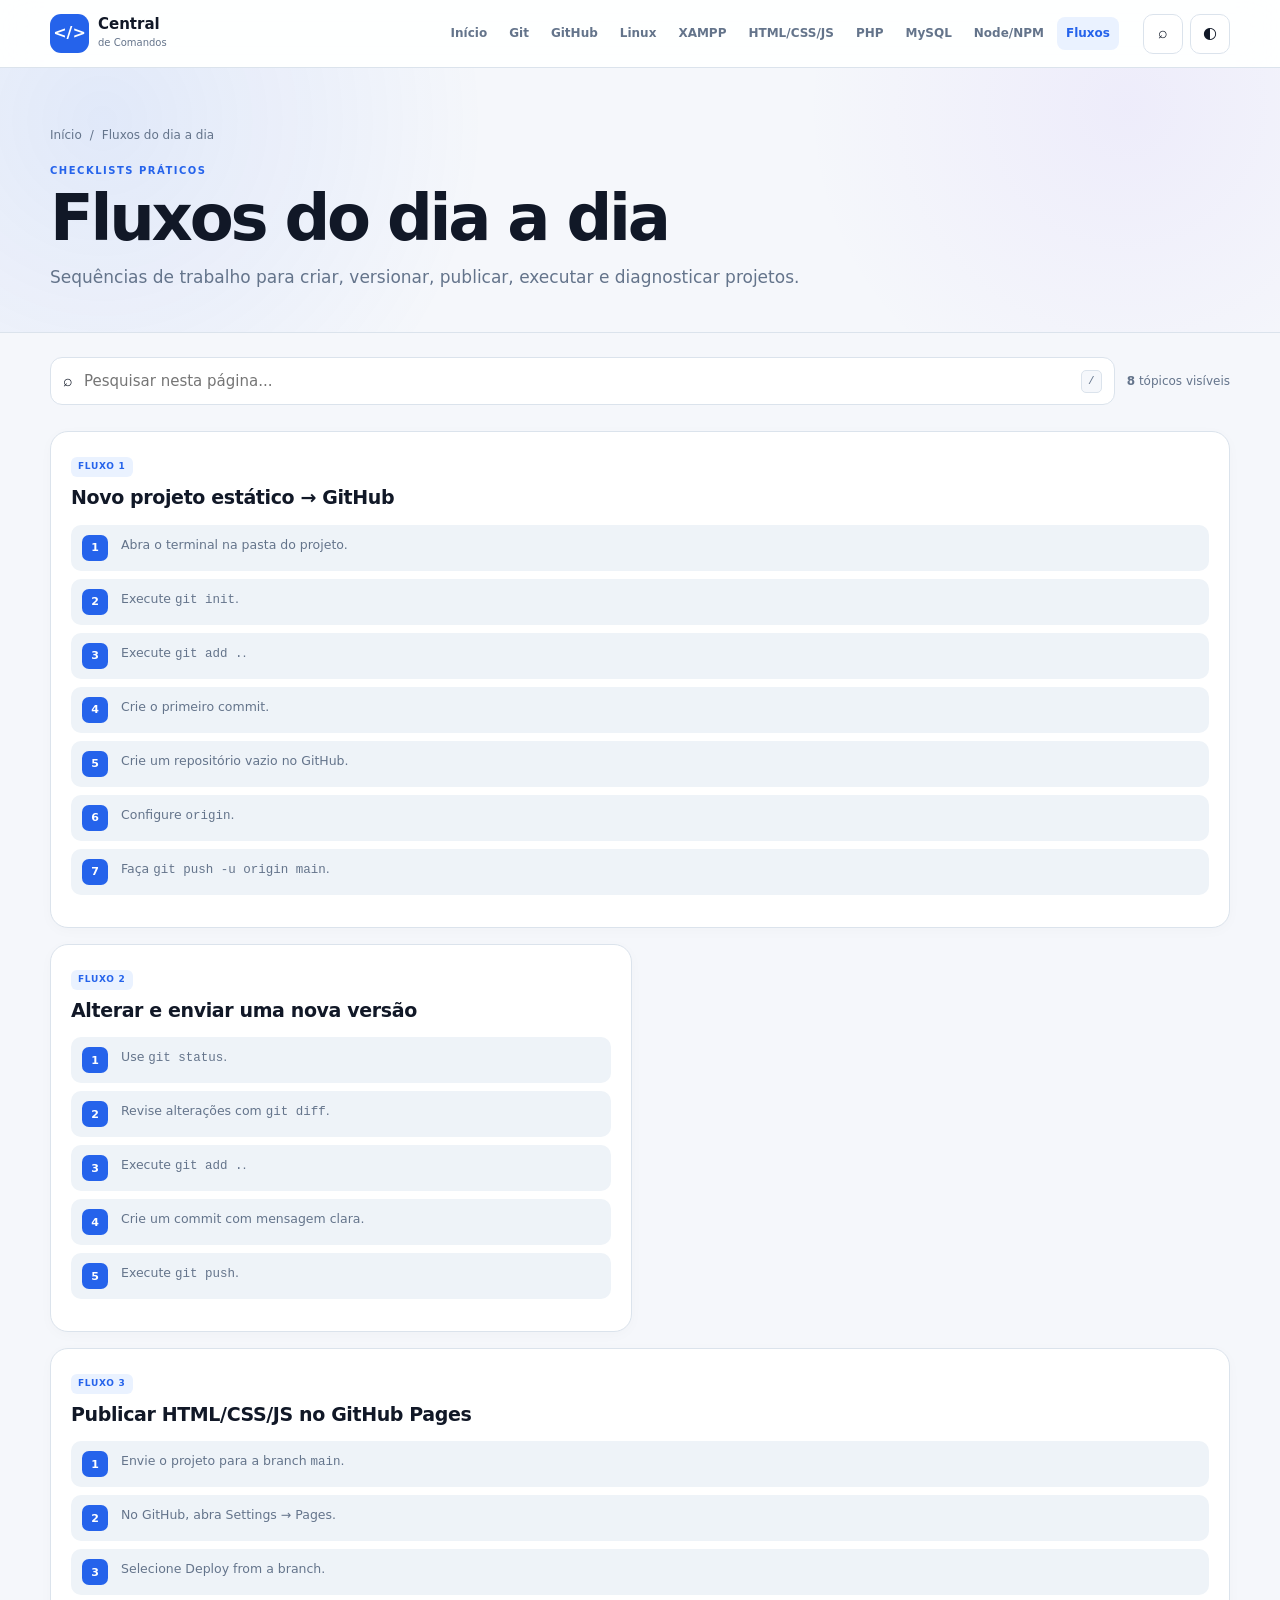
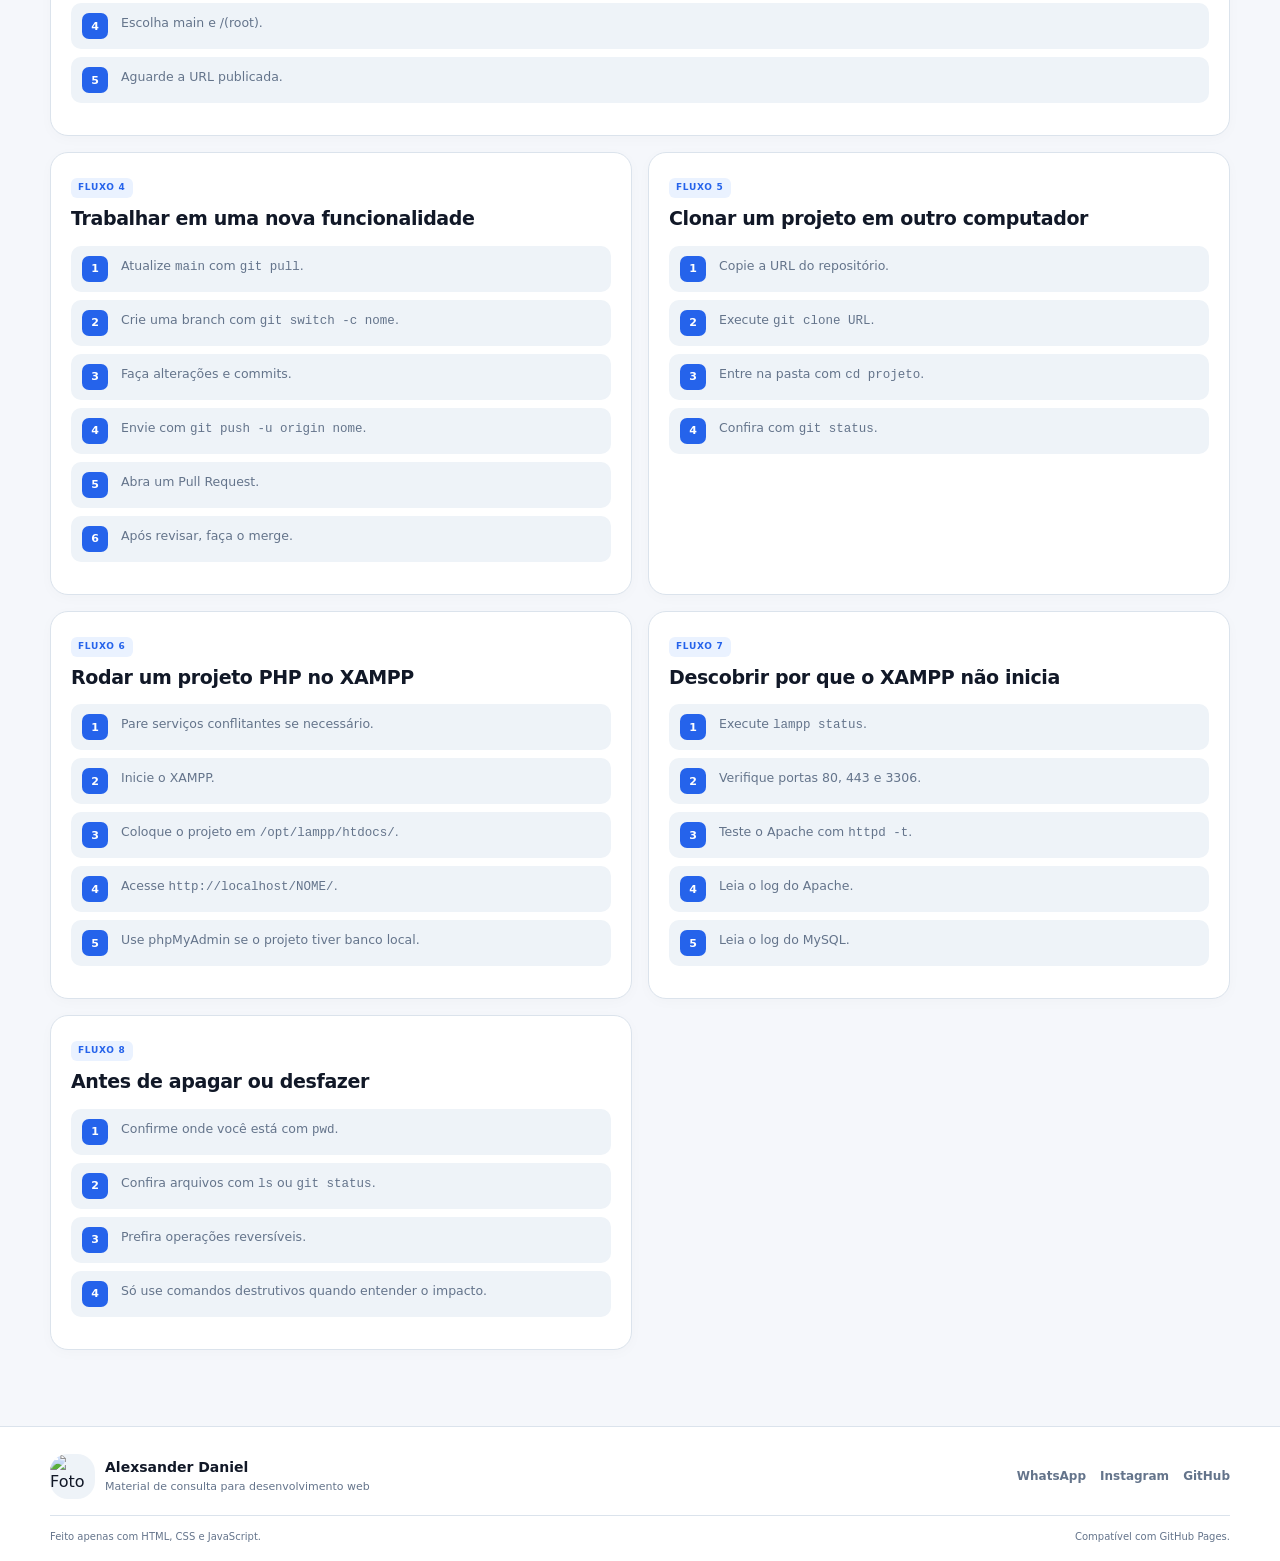
==== fluxos.html @ f8adb83c "Primeiro commit" ====
<!DOCTYPE html>
<html lang="pt-BR">
<head>
<meta charset="UTF-8">
<meta name="viewport" content="width=device-width, initial-scale=1.0">
<meta name="description" content="Sequências de trabalho para criar, versionar, publicar, executar e diagnosticar projetos.">
<meta name="author" content="Alexsander Daniel">
<title>Fluxos do dia a dia | Central de Comandos</title>
<link rel="stylesheet" href="assets/style.css">
</head>
<body data-page="fluxos">
<div class="scroll-progress" id="scrollProgress"></div>
<header class="site-header">
  <div class="shell header-row">
    <a class="brand" href="index.html"><span class="brand-code">&lt;/&gt;</span><span><b>Central</b><small>de Comandos</small></span></a>
    <nav class="desktop-nav"><a class="" href="index.html">Início</a><a class="" href="git.html">Git</a><a class="" href="github.html">GitHub</a><a class="" href="linux.html">Linux</a><a class="" href="xampp.html">XAMPP</a><a class="" href="frontend.html">HTML/CSS/JS</a><a class="" href="php.html">PHP</a><a class="" href="mysql.html">MySQL</a><a class="" href="node.html">Node/NPM</a><a class="active" href="fluxos.html">Fluxos</a></nav>
    <div class="header-actions">
      <button id="globalSearchBtn" class="header-btn" type="button" title="Pesquisar">⌕</button>
      <button id="themeBtn" class="header-btn" type="button" title="Alternar tema">◐</button>
      <button id="menuBtn" class="header-btn mobile-only" type="button" aria-label="Abrir menu">☰</button>
    </div>
  </div>
  <nav class="mobile-nav" id="mobileNav"><a class="" href="index.html">Início</a><a class="" href="git.html">Git</a><a class="" href="github.html">GitHub</a><a class="" href="linux.html">Linux</a><a class="" href="xampp.html">XAMPP</a><a class="" href="frontend.html">HTML/CSS/JS</a><a class="" href="php.html">PHP</a><a class="" href="mysql.html">MySQL</a><a class="" href="node.html">Node/NPM</a><a class="active" href="fluxos.html">Fluxos</a></nav>
</header>

<main>
<section class="page-hero">
  <div class="shell">
    <div class="breadcrumbs"><a href="index.html">Início</a><span>/</span><span>Fluxos do dia a dia</span></div>
    <span class="kicker">CHECKLISTS PRÁTICOS</span>
    <h1>Fluxos do dia a dia</h1>
    <p>Sequências de trabalho para criar, versionar, publicar, executar e diagnosticar projetos.</p>
    
  </div>
</section>

<section class="shell local-tools">
  <div class="local-search"><span>⌕</span><input id="pageSearch" type="search" placeholder="Pesquisar nesta página..." autocomplete="off"><kbd>/</kbd></div>
  <div class="result-count"><b id="resultCount">0</b> tópicos visíveis</div>
</section>

<section class="shell doc-grid" id="contentGrid"><article class="doc-card search-item wide" data-search="Novo projeto estático → GitHub fluxo checklist Novo projeto estático → GitHub"><div class="card-title"><span class="badge">Fluxo 1</span><h2>Novo projeto estático → GitHub</h2></div><ol class="step-list"><li><span>1</span><div>Abra o terminal na pasta do projeto.</div></li><li><span>2</span><div>Execute <code>git init</code>.</div></li><li><span>3</span><div>Execute <code>git add .</code>.</div></li><li><span>4</span><div>Crie o primeiro commit.</div></li><li><span>5</span><div>Crie um repositório vazio no GitHub.</div></li><li><span>6</span><div>Configure <code>origin</code>.</div></li><li><span>7</span><div>Faça <code>git push -u origin main</code>.</div></li></ol></article><article class="doc-card search-item" data-search="Alterar e enviar uma nova versão fluxo checklist Alterar e enviar uma nova versão"><div class="card-title"><span class="badge">Fluxo 2</span><h2>Alterar e enviar uma nova versão</h2></div><ol class="step-list"><li><span>1</span><div>Use <code>git status</code>.</div></li><li><span>2</span><div>Revise alterações com <code>git diff</code>.</div></li><li><span>3</span><div>Execute <code>git add .</code>.</div></li><li><span>4</span><div>Crie um commit com mensagem clara.</div></li><li><span>5</span><div>Execute <code>git push</code>.</div></li></ol></article><article class="doc-card search-item wide" data-search="Publicar HTML/CSS/JS no GitHub Pages fluxo checklist Publicar HTML/CSS/JS no GitHub Pages"><div class="card-title"><span class="badge">Fluxo 3</span><h2>Publicar HTML/CSS/JS no GitHub Pages</h2></div><ol class="step-list"><li><span>1</span><div>Envie o projeto para a branch <code>main</code>.</div></li><li><span>2</span><div>No GitHub, abra Settings → Pages.</div></li><li><span>3</span><div>Selecione Deploy from a branch.</div></li><li><span>4</span><div>Escolha main e /(root).</div></li><li><span>5</span><div>Aguarde a URL publicada.</div></li></ol></article><article class="doc-card search-item" data-search="Trabalhar em uma nova funcionalidade fluxo checklist Trabalhar em uma nova funcionalidade"><div class="card-title"><span class="badge">Fluxo 4</span><h2>Trabalhar em uma nova funcionalidade</h2></div><ol class="step-list"><li><span>1</span><div>Atualize <code>main</code> com <code>git pull</code>.</div></li><li><span>2</span><div>Crie uma branch com <code>git switch -c nome</code>.</div></li><li><span>3</span><div>Faça alterações e commits.</div></li><li><span>4</span><div>Envie com <code>git push -u origin nome</code>.</div></li><li><span>5</span><div>Abra um Pull Request.</div></li><li><span>6</span><div>Após revisar, faça o merge.</div></li></ol></article><article class="doc-card search-item" data-search="Clonar um projeto em outro computador fluxo checklist Clonar um projeto em outro computador"><div class="card-title"><span class="badge">Fluxo 5</span><h2>Clonar um projeto em outro computador</h2></div><ol class="step-list"><li><span>1</span><div>Copie a URL do repositório.</div></li><li><span>2</span><div>Execute <code>git clone URL</code>.</div></li><li><span>3</span><div>Entre na pasta com <code>cd projeto</code>.</div></li><li><span>4</span><div>Confira com <code>git status</code>.</div></li></ol></article><article class="doc-card search-item" data-search="Rodar um projeto PHP no XAMPP fluxo checklist Rodar um projeto PHP no XAMPP"><div class="card-title"><span class="badge">Fluxo 6</span><h2>Rodar um projeto PHP no XAMPP</h2></div><ol class="step-list"><li><span>1</span><div>Pare serviços conflitantes se necessário.</div></li><li><span>2</span><div>Inicie o XAMPP.</div></li><li><span>3</span><div>Coloque o projeto em <code>/opt/lampp/htdocs/</code>.</div></li><li><span>4</span><div>Acesse <code>http://localhost/NOME/</code>.</div></li><li><span>5</span><div>Use phpMyAdmin se o projeto tiver banco local.</div></li></ol></article><article class="doc-card search-item" data-search="Descobrir por que o XAMPP não inicia fluxo checklist Descobrir por que o XAMPP não inicia"><div class="card-title"><span class="badge">Fluxo 7</span><h2>Descobrir por que o XAMPP não inicia</h2></div><ol class="step-list"><li><span>1</span><div>Execute <code>lampp status</code>.</div></li><li><span>2</span><div>Verifique portas 80, 443 e 3306.</div></li><li><span>3</span><div>Teste o Apache com <code>httpd -t</code>.</div></li><li><span>4</span><div>Leia o log do Apache.</div></li><li><span>5</span><div>Leia o log do MySQL.</div></li></ol></article><article class="doc-card search-item" data-search="Antes de apagar ou desfazer fluxo checklist Antes de apagar ou desfazer"><div class="card-title"><span class="badge">Fluxo 8</span><h2>Antes de apagar ou desfazer</h2></div><ol class="step-list"><li><span>1</span><div>Confirme onde você está com <code>pwd</code>.</div></li><li><span>2</span><div>Confira arquivos com <code>ls</code> ou <code>git status</code>.</div></li><li><span>3</span><div>Prefira operações reversíveis.</div></li><li><span>4</span><div>Só use comandos destrutivos quando entender o impacto.</div></li></ol></article></section>
</main>

<footer class="site-footer">
  <div class="shell footer-grid">
    <div class="footer-profile"><img src="https://avatars.githubusercontent.com/u/104946213?v=4" alt="Foto de Alexsander Daniel no GitHub"><div><strong>Alexsander Daniel</strong><span>Material de consulta para desenvolvimento web</span></div></div>
    <div class="footer-social"><a href="https://wa.me/5538999306760" target="_blank" rel="noopener">WhatsApp</a><a href="https://www.instagram.com/_alexsander_daniel_/" target="_blank" rel="noopener">Instagram</a><a href="https://github.com/alexsanderdaniel?tab=repositories" target="_blank" rel="noopener">GitHub</a></div>
  </div>
  <div class="shell footer-bottom"><span>Feito apenas com HTML, CSS e JavaScript.</span><span>Compatível com GitHub Pages.</span></div>
</footer>

<div class="search-modal" id="searchModal" aria-hidden="true"><div class="search-dialog"><div class="dialog-top"><strong>Pesquisar na Central</strong><button id="closeSearch" type="button">×</button></div><input id="globalSearch" type="search" placeholder="Ex.: git push, localhost, SELECT, npm install..."><div id="globalResults" class="global-results"></div><small>Pressione Esc para fechar.</small></div></div>
<div class="toast" id="toast">Copiado!</div>
<button class="to-top" id="toTop" type="button" aria-label="Voltar ao topo">↑</button>
<script src="assets/script.js"></script>
</body></html>
---- assets/style.css ----
:root{--bg:#f5f7fb;--surface:#fff;--surface2:#eef3f8;--text:#111827;--muted:#64748b;--border:#dbe3ec;--primary:#2563eb;--primary2:#1d4ed8;--soft:#eaf2ff;--code:#0b1220;--codeText:#dce9ff;--danger:#b91c1c;--dangerBg:#fff1f2;--warn:#a16207;--warnBg:#fffbeb;--success:#047857;--successBg:#ecfdf5;--shadow:0 12px 36px rgba(15,23,42,.07);--radius:18px;--header:68px}
html[data-theme="dark"]{--bg:#080e19;--surface:#101827;--surface2:#172235;--text:#e8edf5;--muted:#9aa9bd;--border:#27364c;--primary:#60a5fa;--primary2:#93c5fd;--soft:#132a4b;--code:#050a12;--codeText:#dce9ff;--danger:#fca5a5;--dangerBg:#341417;--warn:#fbbf24;--warnBg:#35260c;--success:#6ee7b7;--successBg:#0c3025;--shadow:0 18px 45px rgba(0,0,0,.28)}
*{box-sizing:border-box}html{scroll-behavior:smooth;scroll-padding-top:90px}body{margin:0;background:var(--bg);color:var(--text);font-family:Inter,ui-sans-serif,system-ui,-apple-system,"Segoe UI",sans-serif;line-height:1.55}button,input{font:inherit}a{color:inherit}code,kbd,pre{font-family:"SFMono-Regular",Consolas,"Liberation Mono",monospace}.shell{width:min(1180px,calc(100% - 34px));margin:auto}.scroll-progress{position:fixed;left:0;top:0;height:3px;background:var(--primary);width:0;z-index:999}.site-header{height:var(--header);position:sticky;top:0;z-index:100;background:color-mix(in srgb,var(--surface) 90%,transparent);backdrop-filter:blur(18px);border-bottom:1px solid var(--border)}.header-row{height:100%;display:flex;align-items:center;gap:24px}.brand{display:flex;align-items:center;gap:9px;text-decoration:none;margin-right:auto}.brand-code{width:39px;height:39px;display:grid;place-items:center;border-radius:11px;background:var(--primary);color:#fff;font-weight:900}.brand b{display:block;font-size:15px;line-height:1}.brand small{display:block;color:var(--muted);font-size:10px;margin-top:3px}.desktop-nav{display:flex;align-items:center;gap:4px}.desktop-nav a,.mobile-nav a{padding:7px 9px;border-radius:8px;text-decoration:none;color:var(--muted);font-size:12px;font-weight:750}.desktop-nav a:hover,.desktop-nav a.active,.mobile-nav a.active{color:var(--primary);background:var(--soft)}.header-actions{display:flex;gap:7px}.header-btn{width:40px;height:40px;border:1px solid var(--border);border-radius:10px;background:var(--surface);color:var(--text);cursor:pointer}.header-btn:hover{border-color:var(--primary)}.mobile-only{display:none}.mobile-nav{display:none;background:var(--surface);border-bottom:1px solid var(--border);padding:10px 17px;gap:5px;flex-wrap:wrap}.mobile-nav.open{display:flex}.page-hero{padding:58px 0 42px;border-bottom:1px solid var(--border);background:radial-gradient(circle at 8% 20%,color-mix(in srgb,var(--primary) 10%,transparent),transparent 32%),radial-gradient(circle at 88% 15%,color-mix(in srgb,#8b5cf6 7%,transparent),transparent 28%)}.breadcrumbs{display:flex;gap:8px;align-items:center;color:var(--muted);font-size:12px;margin-bottom:18px}.breadcrumbs a{text-decoration:none}.breadcrumbs a:hover{color:var(--primary)}.kicker{display:block;color:var(--primary);font-size:10px;font-weight:900;letter-spacing:.15em}.page-hero h1{margin:8px 0 12px;font-size:clamp(38px,6vw,64px);line-height:1.03;letter-spacing:-.05em}.page-hero p{max-width:790px;margin:0;color:var(--muted);font-size:17px}.hero-note{max-width:900px;margin-top:20px;padding:12px 14px;border:1px solid var(--border);border-radius:11px;background:var(--surface);color:var(--muted);font-size:13px}.local-tools{padding:24px 0 8px;display:flex;gap:12px;align-items:center}.local-search{flex:1;min-width:0;height:48px;display:flex;align-items:center;gap:9px;padding:0 12px;background:var(--surface);border:1px solid var(--border);border-radius:12px}.local-search:focus-within{border-color:var(--primary);box-shadow:0 0 0 3px color-mix(in srgb,var(--primary) 13%,transparent)}.local-search input{width:100%;min-width:0;border:0;outline:0;background:transparent;color:var(--text);font-size:15px}.local-search kbd{font-size:11px;border:1px solid var(--border);border-radius:5px;padding:2px 6px;color:var(--muted);background:var(--bg)}.result-count{color:var(--muted);font-size:12px;white-space:nowrap}.doc-grid{display:grid;grid-template-columns:repeat(2,minmax(0,1fr));gap:16px;padding-top:18px;padding-bottom:76px}.doc-card,.topic-card,.profile-panel{min-width:0;background:var(--surface);border:1px solid var(--border);border-radius:var(--radius);box-shadow:0 3px 14px rgba(15,23,42,.025)}.doc-card{padding:20px}.doc-card.wide,.profile-panel.wide{grid-column:1/-1}.card-title{margin-bottom:12px}.card-title h2{margin:6px 0 0;font-size:19px;letter-spacing:-.02em}.badge{display:inline-flex;padding:3px 7px;border-radius:6px;background:var(--soft);color:var(--primary);font-size:9px;font-weight:900;text-transform:uppercase;letter-spacing:.08em}.doc-card>p{margin:9px 0 13px;color:var(--muted);font-size:13.5px}.code-box{overflow:hidden;border-radius:12px;background:var(--code);color:var(--codeText);margin:12px 0}.code-top{height:37px;display:flex;align-items:center;justify-content:space-between;padding:0 10px 0 14px;border-bottom:1px solid rgba(255,255,255,.09);font-size:10px;color:#91a2bc;text-transform:uppercase;font-weight:800;letter-spacing:.06em}.copy{border:1px solid rgba(255,255,255,.13);border-radius:7px;background:rgba(255,255,255,.07);color:#e5edf8;padding:4px 8px;cursor:pointer;font-size:10px}.code-box pre{margin:0;padding:15px;overflow:auto}.code-box code{font-size:12.5px;line-height:1.8}.cmd-row{display:grid;grid-template-columns:minmax(140px,.8fr) minmax(0,1.2fr) 28px;gap:10px;align-items:start;padding:9px 0;border-bottom:1px solid var(--border)}.cmd-row:last-child{border-bottom:0}.cmd-row code{color:var(--primary2);font-size:11.5px;font-weight:700;overflow-wrap:anywhere}.cmd-row span{color:var(--muted);font-size:12px}.mini-copy{width:28px;height:28px;border:1px solid var(--border);border-radius:7px;background:var(--bg);color:var(--muted);cursor:pointer}.mini-copy:hover{color:var(--primary);border-color:var(--primary)}.callout{margin:12px 0 2px;padding:11px 12px;border-radius:10px;border:1px solid var(--border);font-size:12.5px}.callout strong{display:block;margin-bottom:3px}.callout p{margin:0}.callout.info{background:var(--soft)}.callout.warning{background:var(--warnBg);border-color:color-mix(in srgb,var(--warn) 35%,var(--border));color:var(--warn)}.callout.danger{background:var(--dangerBg);border-color:color-mix(in srgb,var(--danger) 35%,var(--border));color:var(--danger)}.callout.success{background:var(--successBg);border-color:color-mix(in srgb,var(--success) 35%,var(--border));color:var(--success)}.step-list{list-style:none;padding:0;margin:12px 0;display:grid;gap:8px}.step-list li{display:grid;grid-template-columns:29px minmax(0,1fr);gap:10px;align-items:start;padding:10px 11px;border-radius:10px;background:var(--surface2);color:var(--muted);font-size:12.5px}.step-list li>span{width:26px;height:26px;border-radius:7px;display:grid;place-items:center;background:var(--primary);color:#fff;font-weight:900;font-size:11px}.url-line{padding:11px 12px;border:1px dashed var(--border);border-radius:9px;background:var(--bg);overflow-wrap:anywhere}.url-line code{color:var(--primary2);font-size:12px}.key-grid{display:grid;grid-template-columns:repeat(2,1fr);gap:8px}.key-grid span{padding:12px;background:var(--surface2);border-radius:10px;color:var(--muted);font-size:12px}.key-grid b{display:block;margin-top:6px;color:var(--text)}kbd{padding:2px 5px;border:1px solid var(--border);border-radius:5px;background:var(--surface);font-size:10px}.topic-card{display:grid;grid-template-columns:45px minmax(0,1fr) 30px;gap:13px;align-items:center;padding:18px;text-decoration:none;transition:transform .15s ease,border-color .15s ease}.topic-card:hover{transform:translateY(-2px);border-color:color-mix(in srgb,var(--primary) 50%,var(--border))}.topic-icon{width:45px;height:45px;border-radius:12px;display:grid;place-items:center;background:var(--soft);color:var(--primary);font-size:11px;font-weight:900}.topic-card h2{margin:0;font-size:17px}.topic-card p{margin:3px 0 0;color:var(--muted);font-size:12px}.arrow{color:var(--primary);font-size:20px}.profile-panel{padding:22px;display:flex;align-items:center;gap:20px}.profile-panel img,.footer-profile img{object-fit:cover;border-radius:18px;background:var(--surface2)}.profile-panel img{width:90px;height:90px}.profile-panel h2{margin:4px 0 3px}.profile-panel p{margin:0;color:var(--muted)}.social-buttons{display:flex;flex-wrap:wrap;gap:8px;margin-top:12px}.social-buttons a{padding:7px 10px;border:1px solid var(--border);border-radius:8px;text-decoration:none;font-size:11px;font-weight:750}.social-buttons a:hover{color:var(--primary);border-color:var(--primary)}.site-footer{border-top:1px solid var(--border);background:var(--surface);padding:27px 0 17px}.footer-grid{display:flex;align-items:center;justify-content:space-between;gap:20px}.footer-profile{display:flex;align-items:center;gap:10px}.footer-profile img{width:45px;height:45px}.footer-profile strong{display:block;font-size:14px}.footer-profile span{display:block;color:var(--muted);font-size:11px}.footer-social{display:flex;gap:14px;flex-wrap:wrap}.footer-social a{text-decoration:none;color:var(--muted);font-size:12px;font-weight:700}.footer-social a:hover{color:var(--primary)}.footer-bottom{margin-top:16px;padding-top:13px;border-top:1px solid var(--border);display:flex;justify-content:space-between;gap:10px;color:var(--muted);font-size:10px}.search-modal{position:fixed;inset:0;z-index:500;display:none;place-items:start center;padding-top:90px;background:rgba(2,6,23,.58);backdrop-filter:blur(6px)}.search-modal.open{display:grid}.search-dialog{width:min(650px,calc(100% - 24px));padding:16px;border:1px solid var(--border);border-radius:16px;background:var(--surface);box-shadow:0 30px 90px rgba(0,0,0,.3)}.dialog-top{display:flex;justify-content:space-between;align-items:center;margin-bottom:10px}.dialog-top button{width:34px;height:34px;border:0;border-radius:8px;background:var(--surface2);color:var(--text);font-size:20px;cursor:pointer}.search-dialog>input{width:100%;height:48px;border:1px solid var(--border);border-radius:10px;background:var(--bg);color:var(--text);padding:0 12px;outline:0}.search-dialog>input:focus{border-color:var(--primary)}.global-results{display:grid;gap:5px;margin-top:10px;max-height:370px;overflow:auto}.global-results a{display:flex;align-items:center;justify-content:space-between;gap:10px;padding:10px;border-radius:9px;text-decoration:none}.global-results a:hover{background:var(--soft)}.global-results b{font-size:13px}.global-results span{color:var(--muted);font-size:11px}.search-dialog>small{display:block;margin-top:10px;color:var(--muted)}.toast{position:fixed;left:50%;bottom:20px;z-index:700;transform:translate(-50%,12px);padding:9px 13px;border-radius:9px;background:var(--text);color:var(--surface);font-size:11px;font-weight:800;opacity:0;pointer-events:none;transition:.2s}.toast.show{opacity:1;transform:translate(-50%,0)}.to-top{position:fixed;right:17px;bottom:17px;width:42px;height:42px;border:1px solid var(--border);border-radius:11px;background:var(--surface);color:var(--text);box-shadow:var(--shadow);cursor:pointer;opacity:0;pointer-events:none;transform:translateY(8px);transition:.2s}.to-top.show{opacity:1;pointer-events:auto;transform:none}.search-item[data-hidden="true"]{display:none!important}.no-results{grid-column:1/-1;padding:30px;text-align:center;border:1px dashed var(--border);border-radius:var(--radius);background:var(--surface);color:var(--muted)}
@media(max-width:1050px){.desktop-nav{display:none}.mobile-only{display:block}}@media(max-width:760px){.shell{width:min(100% - 22px,1180px)}.page-hero{padding:42px 0 32px}.page-hero h1{font-size:clamp(36px,11vw,52px)}.page-hero p{font-size:15px}.local-tools{align-items:stretch;flex-direction:column}.doc-grid{grid-template-columns:1fr}.doc-card.wide,.profile-panel.wide{grid-column:auto}.cmd-row{grid-template-columns:1fr 30px}.cmd-row span{grid-column:1/-1;grid-row:2}.key-grid{grid-template-columns:1fr}.profile-panel{align-items:flex-start}.footer-grid,.footer-bottom{flex-direction:column;align-items:flex-start}.search-modal{padding-top:72px}}@media(max-width:450px){.brand small{display:none}.profile-panel{display:grid;grid-template-columns:70px 1fr}.profile-panel img{width:70px;height:70px}.profile-panel .social-buttons{grid-column:1/-1}.social-buttons{display:grid;grid-template-columns:1fr;width:100%}.social-buttons a{text-align:center}.doc-card{padding:16px}}@media(prefers-reduced-motion:reduce){*{scroll-behavior:auto!important;transition:none!important}}
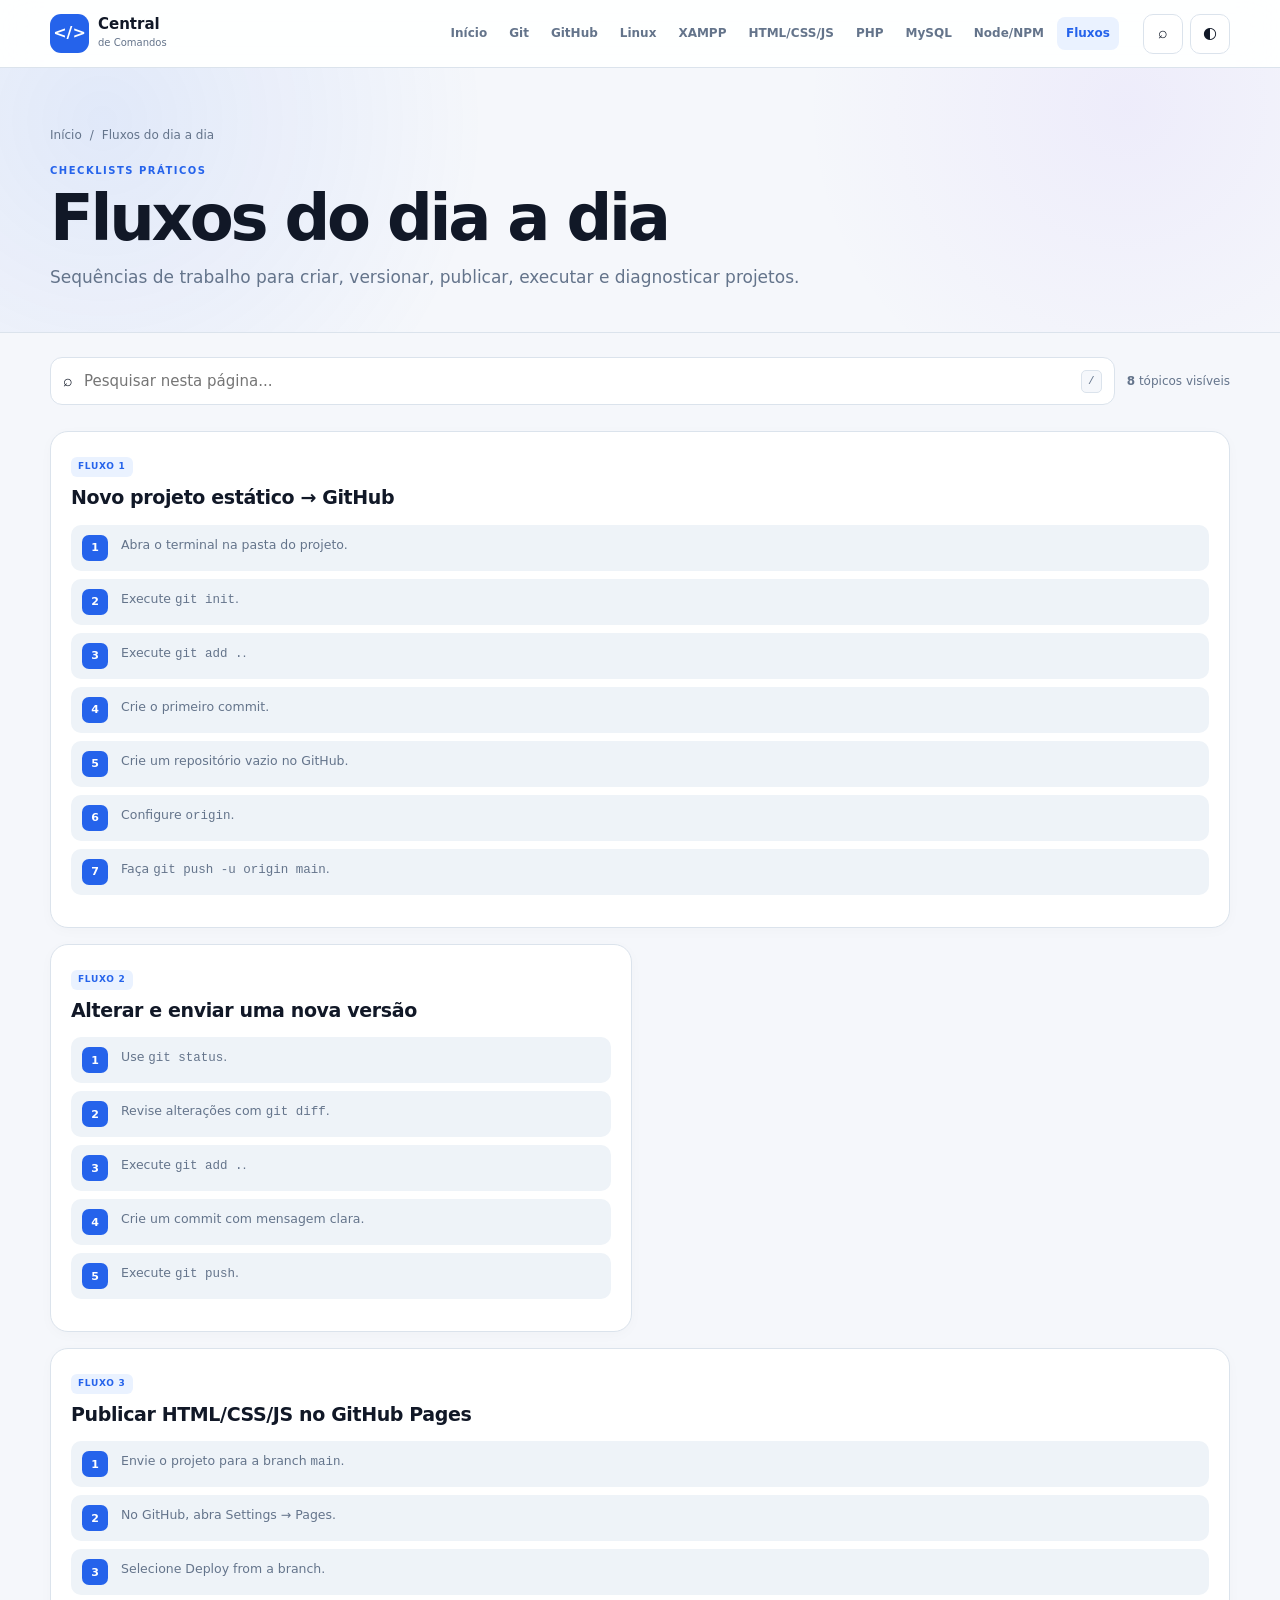
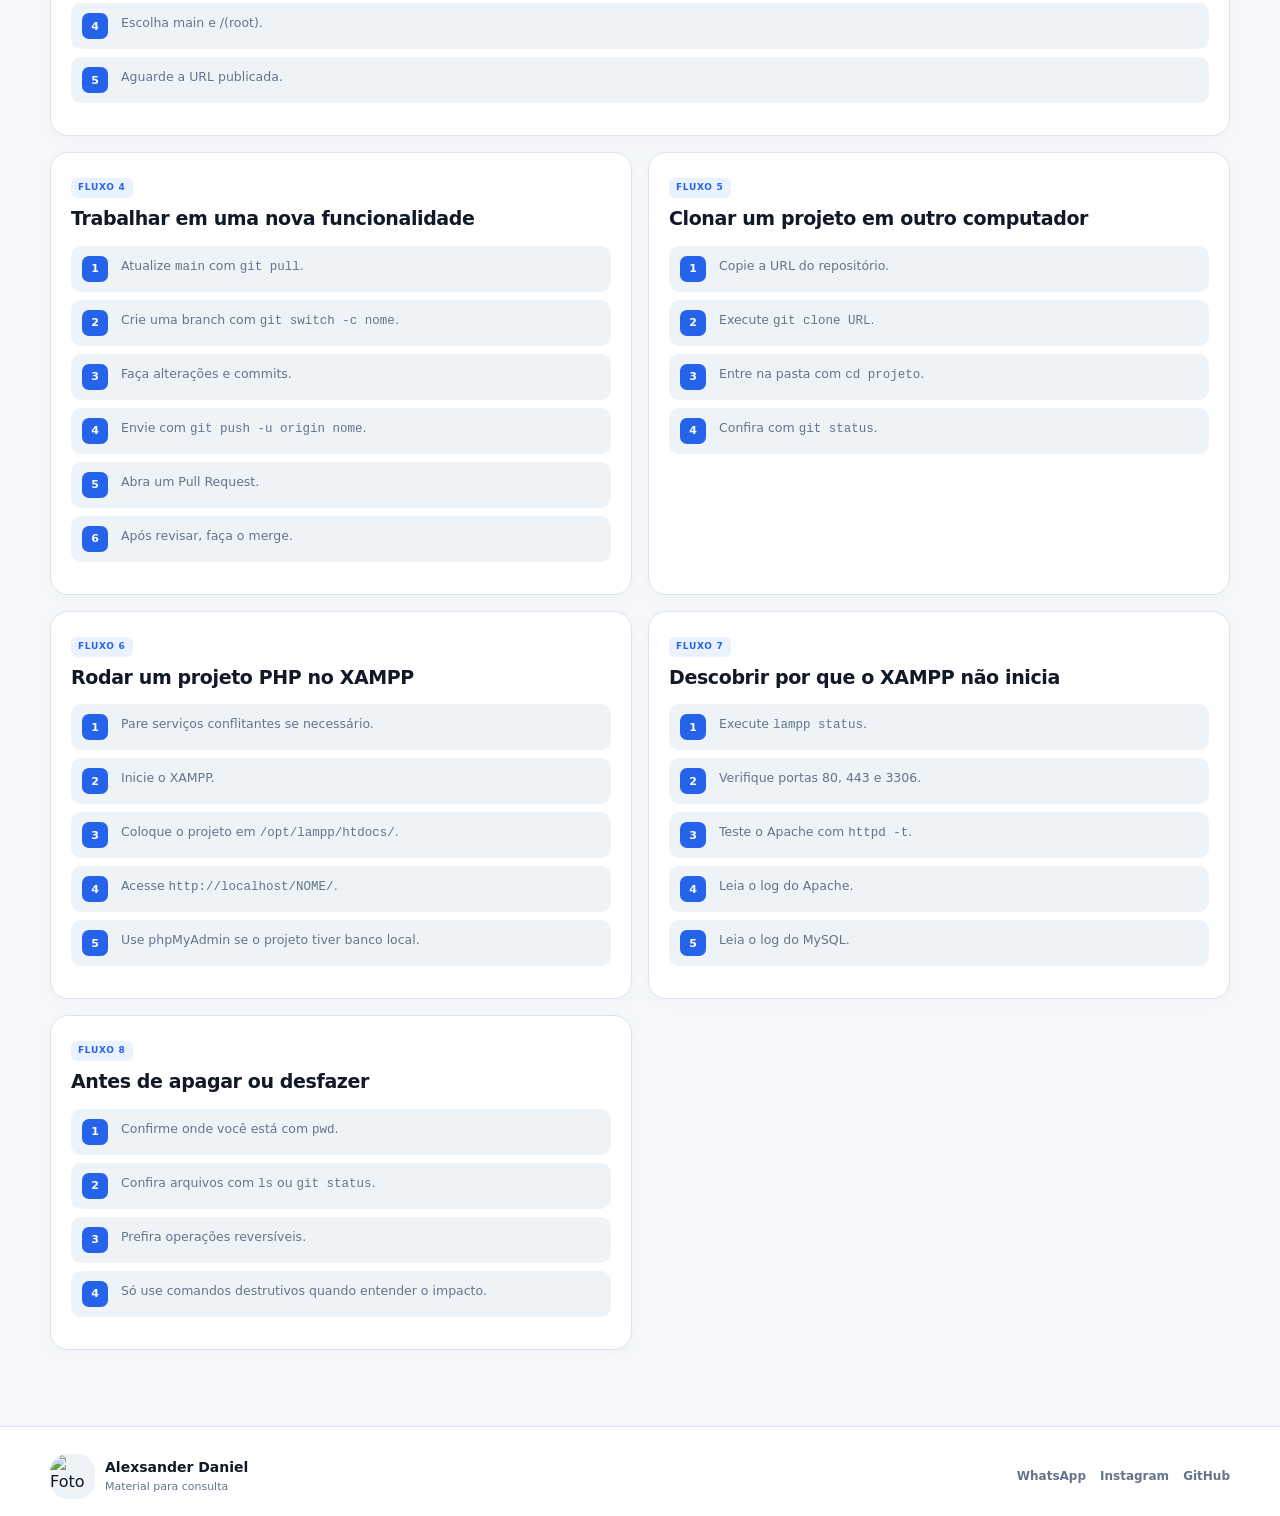
==== commit 3363c06c: "Segundo commit" ====
--- a/fluxos.html
+++ b/fluxos.html
@@ -1,57 +1,52 @@
 <!DOCTYPE html>
+
 <html lang="pt-BR">
 <head>
-<meta charset="UTF-8">
-<meta name="viewport" content="width=device-width, initial-scale=1.0">
-<meta name="description" content="Sequências de trabalho para criar, versionar, publicar, executar e diagnosticar projetos.">
-<meta name="author" content="Alexsander Daniel">
+<meta charset="utf-8"/>
+<meta content="width=device-width, initial-scale=1.0" name="viewport"/>
+<meta content="Sequências de trabalho para criar, versionar, publicar, executar e diagnosticar projetos." name="description"/>
+<meta content="Alexsander Daniel" name="author"/>
 <title>Fluxos do dia a dia | Central de Comandos</title>
-<link rel="stylesheet" href="assets/style.css">
+<link href="assets/style.css" rel="stylesheet"/>
 </head>
 <body data-page="fluxos">
 <div class="scroll-progress" id="scrollProgress"></div>
 <header class="site-header">
-  <div class="shell header-row">
-    <a class="brand" href="index.html"><span class="brand-code">&lt;/&gt;</span><span><b>Central</b><small>de Comandos</small></span></a>
-    <nav class="desktop-nav"><a class="" href="index.html">Início</a><a class="" href="git.html">Git</a><a class="" href="github.html">GitHub</a><a class="" href="linux.html">Linux</a><a class="" href="xampp.html">XAMPP</a><a class="" href="frontend.html">HTML/CSS/JS</a><a class="" href="php.html">PHP</a><a class="" href="mysql.html">MySQL</a><a class="" href="node.html">Node/NPM</a><a class="active" href="fluxos.html">Fluxos</a></nav>
-    <div class="header-actions">
-      <button id="globalSearchBtn" class="header-btn" type="button" title="Pesquisar">⌕</button>
-      <button id="themeBtn" class="header-btn" type="button" title="Alternar tema">◐</button>
-      <button id="menuBtn" class="header-btn mobile-only" type="button" aria-label="Abrir menu">☰</button>
-    </div>
-  </div>
-  <nav class="mobile-nav" id="mobileNav"><a class="" href="index.html">Início</a><a class="" href="git.html">Git</a><a class="" href="github.html">GitHub</a><a class="" href="linux.html">Linux</a><a class="" href="xampp.html">XAMPP</a><a class="" href="frontend.html">HTML/CSS/JS</a><a class="" href="php.html">PHP</a><a class="" href="mysql.html">MySQL</a><a class="" href="node.html">Node/NPM</a><a class="active" href="fluxos.html">Fluxos</a></nav>
+<div class="shell header-row">
+<a class="brand" href="index.html"><span class="brand-code">&lt;/&gt;</span><span><b>Central</b><small>de Comandos</small></span></a>
+<nav class="desktop-nav"><a class="" href="index.html">Início</a><a class="" href="git.html">Git</a><a class="" href="github.html">GitHub</a><a class="" href="linux.html">Linux</a><a class="" href="xampp.html">XAMPP</a><a class="" href="frontend.html">HTML/CSS/JS</a><a class="" href="php.html">PHP</a><a class="" href="mysql.html">MySQL</a><a class="" href="node.html">Node/NPM</a><a class="active" href="fluxos.html">Fluxos</a></nav>
+<div class="header-actions">
+<button class="header-btn" id="globalSearchBtn" title="Pesquisar" type="button">⌕</button>
+<button class="header-btn" id="themeBtn" title="Alternar tema" type="button">◐</button>
+<button aria-label="Abrir menu" class="header-btn mobile-only" id="menuBtn" type="button">☰</button>
+</div>
+</div>
+<nav class="mobile-nav" id="mobileNav"><a class="" href="index.html">Início</a><a class="" href="git.html">Git</a><a class="" href="github.html">GitHub</a><a class="" href="linux.html">Linux</a><a class="" href="xampp.html">XAMPP</a><a class="" href="frontend.html">HTML/CSS/JS</a><a class="" href="php.html">PHP</a><a class="" href="mysql.html">MySQL</a><a class="" href="node.html">Node/NPM</a><a class="active" href="fluxos.html">Fluxos</a></nav>
 </header>
-
 <main>
 <section class="page-hero">
-  <div class="shell">
-    <div class="breadcrumbs"><a href="index.html">Início</a><span>/</span><span>Fluxos do dia a dia</span></div>
-    <span class="kicker">CHECKLISTS PRÁTICOS</span>
-    <h1>Fluxos do dia a dia</h1>
-    <p>Sequências de trabalho para criar, versionar, publicar, executar e diagnosticar projetos.</p>
-    
-  </div>
+<div class="shell">
+<div class="breadcrumbs"><a href="index.html">Início</a><span>/</span><span>Fluxos do dia a dia</span></div>
+<span class="kicker">CHECKLISTS PRÁTICOS</span>
+<h1>Fluxos do dia a dia</h1>
+<p>Sequências de trabalho para criar, versionar, publicar, executar e diagnosticar projetos.</p>
+</div>
 </section>
-
 <section class="shell local-tools">
-  <div class="local-search"><span>⌕</span><input id="pageSearch" type="search" placeholder="Pesquisar nesta página..." autocomplete="off"><kbd>/</kbd></div>
-  <div class="result-count"><b id="resultCount">0</b> tópicos visíveis</div>
+<div class="local-search"><span>⌕</span><input autocomplete="off" id="pageSearch" placeholder="Pesquisar nesta página..." type="search"/><kbd>/</kbd></div>
+<div class="result-count"><b id="resultCount">0</b> tópicos visíveis</div>
 </section>
-
 <section class="shell doc-grid" id="contentGrid"><article class="doc-card search-item wide" data-search="Novo projeto estático → GitHub fluxo checklist Novo projeto estático → GitHub"><div class="card-title"><span class="badge">Fluxo 1</span><h2>Novo projeto estático → GitHub</h2></div><ol class="step-list"><li><span>1</span><div>Abra o terminal na pasta do projeto.</div></li><li><span>2</span><div>Execute <code>git init</code>.</div></li><li><span>3</span><div>Execute <code>git add .</code>.</div></li><li><span>4</span><div>Crie o primeiro commit.</div></li><li><span>5</span><div>Crie um repositório vazio no GitHub.</div></li><li><span>6</span><div>Configure <code>origin</code>.</div></li><li><span>7</span><div>Faça <code>git push -u origin main</code>.</div></li></ol></article><article class="doc-card search-item" data-search="Alterar e enviar uma nova versão fluxo checklist Alterar e enviar uma nova versão"><div class="card-title"><span class="badge">Fluxo 2</span><h2>Alterar e enviar uma nova versão</h2></div><ol class="step-list"><li><span>1</span><div>Use <code>git status</code>.</div></li><li><span>2</span><div>Revise alterações com <code>git diff</code>.</div></li><li><span>3</span><div>Execute <code>git add .</code>.</div></li><li><span>4</span><div>Crie um commit com mensagem clara.</div></li><li><span>5</span><div>Execute <code>git push</code>.</div></li></ol></article><article class="doc-card search-item wide" data-search="Publicar HTML/CSS/JS no GitHub Pages fluxo checklist Publicar HTML/CSS/JS no GitHub Pages"><div class="card-title"><span class="badge">Fluxo 3</span><h2>Publicar HTML/CSS/JS no GitHub Pages</h2></div><ol class="step-list"><li><span>1</span><div>Envie o projeto para a branch <code>main</code>.</div></li><li><span>2</span><div>No GitHub, abra Settings → Pages.</div></li><li><span>3</span><div>Selecione Deploy from a branch.</div></li><li><span>4</span><div>Escolha main e /(root).</div></li><li><span>5</span><div>Aguarde a URL publicada.</div></li></ol></article><article class="doc-card search-item" data-search="Trabalhar em uma nova funcionalidade fluxo checklist Trabalhar em uma nova funcionalidade"><div class="card-title"><span class="badge">Fluxo 4</span><h2>Trabalhar em uma nova funcionalidade</h2></div><ol class="step-list"><li><span>1</span><div>Atualize <code>main</code> com <code>git pull</code>.</div></li><li><span>2</span><div>Crie uma branch com <code>git switch -c nome</code>.</div></li><li><span>3</span><div>Faça alterações e commits.</div></li><li><span>4</span><div>Envie com <code>git push -u origin nome</code>.</div></li><li><span>5</span><div>Abra um Pull Request.</div></li><li><span>6</span><div>Após revisar, faça o merge.</div></li></ol></article><article class="doc-card search-item" data-search="Clonar um projeto em outro computador fluxo checklist Clonar um projeto em outro computador"><div class="card-title"><span class="badge">Fluxo 5</span><h2>Clonar um projeto em outro computador</h2></div><ol class="step-list"><li><span>1</span><div>Copie a URL do repositório.</div></li><li><span>2</span><div>Execute <code>git clone URL</code>.</div></li><li><span>3</span><div>Entre na pasta com <code>cd projeto</code>.</div></li><li><span>4</span><div>Confira com <code>git status</code>.</div></li></ol></article><article class="doc-card search-item" data-search="Rodar um projeto PHP no XAMPP fluxo checklist Rodar um projeto PHP no XAMPP"><div class="card-title"><span class="badge">Fluxo 6</span><h2>Rodar um projeto PHP no XAMPP</h2></div><ol class="step-list"><li><span>1</span><div>Pare serviços conflitantes se necessário.</div></li><li><span>2</span><div>Inicie o XAMPP.</div></li><li><span>3</span><div>Coloque o projeto em <code>/opt/lampp/htdocs/</code>.</div></li><li><span>4</span><div>Acesse <code>http://localhost/NOME/</code>.</div></li><li><span>5</span><div>Use phpMyAdmin se o projeto tiver banco local.</div></li></ol></article><article class="doc-card search-item" data-search="Descobrir por que o XAMPP não inicia fluxo checklist Descobrir por que o XAMPP não inicia"><div class="card-title"><span class="badge">Fluxo 7</span><h2>Descobrir por que o XAMPP não inicia</h2></div><ol class="step-list"><li><span>1</span><div>Execute <code>lampp status</code>.</div></li><li><span>2</span><div>Verifique portas 80, 443 e 3306.</div></li><li><span>3</span><div>Teste o Apache com <code>httpd -t</code>.</div></li><li><span>4</span><div>Leia o log do Apache.</div></li><li><span>5</span><div>Leia o log do MySQL.</div></li></ol></article><article class="doc-card search-item" data-search="Antes de apagar ou desfazer fluxo checklist Antes de apagar ou desfazer"><div class="card-title"><span class="badge">Fluxo 8</span><h2>Antes de apagar ou desfazer</h2></div><ol class="step-list"><li><span>1</span><div>Confirme onde você está com <code>pwd</code>.</div></li><li><span>2</span><div>Confira arquivos com <code>ls</code> ou <code>git status</code>.</div></li><li><span>3</span><div>Prefira operações reversíveis.</div></li><li><span>4</span><div>Só use comandos destrutivos quando entender o impacto.</div></li></ol></article></section>
 </main>
+<footer class="site-footer">
+<div class="shell footer-grid">
+<div class="footer-profile"><img alt="Foto de Alexsander Daniel no GitHub" src="https://avatars.githubusercontent.com/u/104946213?v=4"/><div><strong>Alexsander Daniel</strong><span>Material para consulta</span></div></div>
+<div class="footer-social"><a href="https://wa.me/5538999306760" rel="noopener" target="_blank">WhatsApp</a><a href="https://www.instagram.com/_alexsander_daniel_/" rel="noopener" target="_blank">Instagram</a><a href="https://github.com/alexsanderdaniel?tab=repositories" rel="noopener" target="_blank">GitHub</a></div>
+</div>
 
-<footer class="site-footer">
-  <div class="shell footer-grid">
-    <div class="footer-profile"><img src="https://avatars.githubusercontent.com/u/104946213?v=4" alt="Foto de Alexsander Daniel no GitHub"><div><strong>Alexsander Daniel</strong><span>Material de consulta para desenvolvimento web</span></div></div>
-    <div class="footer-social"><a href="https://wa.me/5538999306760" target="_blank" rel="noopener">WhatsApp</a><a href="https://www.instagram.com/_alexsander_daniel_/" target="_blank" rel="noopener">Instagram</a><a href="https://github.com/alexsanderdaniel?tab=repositories" target="_blank" rel="noopener">GitHub</a></div>
-  </div>
-  <div class="shell footer-bottom"><span>Feito apenas com HTML, CSS e JavaScript.</span><span>Compatível com GitHub Pages.</span></div>
 </footer>
-
-<div class="search-modal" id="searchModal" aria-hidden="true"><div class="search-dialog"><div class="dialog-top"><strong>Pesquisar na Central</strong><button id="closeSearch" type="button">×</button></div><input id="globalSearch" type="search" placeholder="Ex.: git push, localhost, SELECT, npm install..."><div id="globalResults" class="global-results"></div><small>Pressione Esc para fechar.</small></div></div>
+<div aria-hidden="true" class="search-modal" id="searchModal"><div class="search-dialog"><div class="dialog-top"><strong>Pesquisar na Central</strong><button id="closeSearch" type="button">×</button></div><input id="globalSearch" placeholder="Ex.: git push, localhost, SELECT, npm install..." type="search"/><div class="global-results" id="globalResults"></div><small>Pressione Esc para fechar.</small></div></div>
 <div class="toast" id="toast">Copiado!</div>
-<button class="to-top" id="toTop" type="button" aria-label="Voltar ao topo">↑</button>
+<button aria-label="Voltar ao topo" class="to-top" id="toTop" type="button">↑</button>
 <script src="assets/script.js"></script>
 </body></html>
--- a/assets/style.css
+++ b/assets/style.css
@@ -3,3 +3,10 @@
 html[data-theme="dark"]{--bg:#080e19;--surface:#101827;--surface2:#172235;--text:#e8edf5;--muted:#9aa9bd;--border:#27364c;--primary:#60a5fa;--primary2:#93c5fd;--soft:#132a4b;--code:#050a12;--codeText:#dce9ff;--danger:#fca5a5;--dangerBg:#341417;--warn:#fbbf24;--warnBg:#35260c;--success:#6ee7b7;--successBg:#0c3025;--shadow:0 18px 45px rgba(0,0,0,.28)}
 *{box-sizing:border-box}html{scroll-behavior:smooth;scroll-padding-top:90px}body{margin:0;background:var(--bg);color:var(--text);font-family:Inter,ui-sans-serif,system-ui,-apple-system,"Segoe UI",sans-serif;line-height:1.55}button,input{font:inherit}a{color:inherit}code,kbd,pre{font-family:"SFMono-Regular",Consolas,"Liberation Mono",monospace}.shell{width:min(1180px,calc(100% - 34px));margin:auto}.scroll-progress{position:fixed;left:0;top:0;height:3px;background:var(--primary);width:0;z-index:999}.site-header{height:var(--header);position:sticky;top:0;z-index:100;background:color-mix(in srgb,var(--surface) 90%,transparent);backdrop-filter:blur(18px);border-bottom:1px solid var(--border)}.header-row{height:100%;display:flex;align-items:center;gap:24px}.brand{display:flex;align-items:center;gap:9px;text-decoration:none;margin-right:auto}.brand-code{width:39px;height:39px;display:grid;place-items:center;border-radius:11px;background:var(--primary);color:#fff;font-weight:900}.brand b{display:block;font-size:15px;line-height:1}.brand small{display:block;color:var(--muted);font-size:10px;margin-top:3px}.desktop-nav{display:flex;align-items:center;gap:4px}.desktop-nav a,.mobile-nav a{padding:7px 9px;border-radius:8px;text-decoration:none;color:var(--muted);font-size:12px;font-weight:750}.desktop-nav a:hover,.desktop-nav a.active,.mobile-nav a.active{color:var(--primary);background:var(--soft)}.header-actions{display:flex;gap:7px}.header-btn{width:40px;height:40px;border:1px solid var(--border);border-radius:10px;background:var(--surface);color:var(--text);cursor:pointer}.header-btn:hover{border-color:var(--primary)}.mobile-only{display:none}.mobile-nav{display:none;background:var(--surface);border-bottom:1px solid var(--border);padding:10px 17px;gap:5px;flex-wrap:wrap}.mobile-nav.open{display:flex}.page-hero{padding:58px 0 42px;border-bottom:1px solid var(--border);background:radial-gradient(circle at 8% 20%,color-mix(in srgb,var(--primary) 10%,transparent),transparent 32%),radial-gradient(circle at 88% 15%,color-mix(in srgb,#8b5cf6 7%,transparent),transparent 28%)}.breadcrumbs{display:flex;gap:8px;align-items:center;color:var(--muted);font-size:12px;margin-bottom:18px}.breadcrumbs a{text-decoration:none}.breadcrumbs a:hover{color:var(--primary)}.kicker{display:block;color:var(--primary);font-size:10px;font-weight:900;letter-spacing:.15em}.page-hero h1{margin:8px 0 12px;font-size:clamp(38px,6vw,64px);line-height:1.03;letter-spacing:-.05em}.page-hero p{max-width:790px;margin:0;color:var(--muted);font-size:17px}.hero-note{max-width:900px;margin-top:20px;padding:12px 14px;border:1px solid var(--border);border-radius:11px;background:var(--surface);color:var(--muted);font-size:13px}.local-tools{padding:24px 0 8px;display:flex;gap:12px;align-items:center}.local-search{flex:1;min-width:0;height:48px;display:flex;align-items:center;gap:9px;padding:0 12px;background:var(--surface);border:1px solid var(--border);border-radius:12px}.local-search:focus-within{border-color:var(--primary);box-shadow:0 0 0 3px color-mix(in srgb,var(--primary) 13%,transparent)}.local-search input{width:100%;min-width:0;border:0;outline:0;background:transparent;color:var(--text);font-size:15px}.local-search kbd{font-size:11px;border:1px solid var(--border);border-radius:5px;padding:2px 6px;color:var(--muted);background:var(--bg)}.result-count{color:var(--muted);font-size:12px;white-space:nowrap}.doc-grid{display:grid;grid-template-columns:repeat(2,minmax(0,1fr));gap:16px;padding-top:18px;padding-bottom:76px}.doc-card,.topic-card,.profile-panel{min-width:0;background:var(--surface);border:1px solid var(--border);border-radius:var(--radius);box-shadow:0 3px 14px rgba(15,23,42,.025)}.doc-card{padding:20px}.doc-card.wide,.profile-panel.wide{grid-column:1/-1}.card-title{margin-bottom:12px}.card-title h2{margin:6px 0 0;font-size:19px;letter-spacing:-.02em}.badge{display:inline-flex;padding:3px 7px;border-radius:6px;background:var(--soft);color:var(--primary);font-size:9px;font-weight:900;text-transform:uppercase;letter-spacing:.08em}.doc-card>p{margin:9px 0 13px;color:var(--muted);font-size:13.5px}.code-box{overflow:hidden;border-radius:12px;background:var(--code);color:var(--codeText);margin:12px 0}.code-top{height:37px;display:flex;align-items:center;justify-content:space-between;padding:0 10px 0 14px;border-bottom:1px solid rgba(255,255,255,.09);font-size:10px;color:#91a2bc;text-transform:uppercase;font-weight:800;letter-spacing:.06em}.copy{border:1px solid rgba(255,255,255,.13);border-radius:7px;background:rgba(255,255,255,.07);color:#e5edf8;padding:4px 8px;cursor:pointer;font-size:10px}.code-box pre{margin:0;padding:15px;overflow:auto}.code-box code{font-size:12.5px;line-height:1.8}.cmd-row{display:grid;grid-template-columns:minmax(140px,.8fr) minmax(0,1.2fr) 28px;gap:10px;align-items:start;padding:9px 0;border-bottom:1px solid var(--border)}.cmd-row:last-child{border-bottom:0}.cmd-row code{color:var(--primary2);font-size:11.5px;font-weight:700;overflow-wrap:anywhere}.cmd-row span{color:var(--muted);font-size:12px}.mini-copy{width:28px;height:28px;border:1px solid var(--border);border-radius:7px;background:var(--bg);color:var(--muted);cursor:pointer}.mini-copy:hover{color:var(--primary);border-color:var(--primary)}.callout{margin:12px 0 2px;padding:11px 12px;border-radius:10px;border:1px solid var(--border);font-size:12.5px}.callout strong{display:block;margin-bottom:3px}.callout p{margin:0}.callout.info{background:var(--soft)}.callout.warning{background:var(--warnBg);border-color:color-mix(in srgb,var(--warn) 35%,var(--border));color:var(--warn)}.callout.danger{background:var(--dangerBg);border-color:color-mix(in srgb,var(--danger) 35%,var(--border));color:var(--danger)}.callout.success{background:var(--successBg);border-color:color-mix(in srgb,var(--success) 35%,var(--border));color:var(--success)}.step-list{list-style:none;padding:0;margin:12px 0;display:grid;gap:8px}.step-list li{display:grid;grid-template-columns:29px minmax(0,1fr);gap:10px;align-items:start;padding:10px 11px;border-radius:10px;background:var(--surface2);color:var(--muted);font-size:12.5px}.step-list li>span{width:26px;height:26px;border-radius:7px;display:grid;place-items:center;background:var(--primary);color:#fff;font-weight:900;font-size:11px}.url-line{padding:11px 12px;border:1px dashed var(--border);border-radius:9px;background:var(--bg);overflow-wrap:anywhere}.url-line code{color:var(--primary2);font-size:12px}.key-grid{display:grid;grid-template-columns:repeat(2,1fr);gap:8px}.key-grid span{padding:12px;background:var(--surface2);border-radius:10px;color:var(--muted);font-size:12px}.key-grid b{display:block;margin-top:6px;color:var(--text)}kbd{padding:2px 5px;border:1px solid var(--border);border-radius:5px;background:var(--surface);font-size:10px}.topic-card{display:grid;grid-template-columns:45px minmax(0,1fr) 30px;gap:13px;align-items:center;padding:18px;text-decoration:none;transition:transform .15s ease,border-color .15s ease}.topic-card:hover{transform:translateY(-2px);border-color:color-mix(in srgb,var(--primary) 50%,var(--border))}.topic-icon{width:45px;height:45px;border-radius:12px;display:grid;place-items:center;background:var(--soft);color:var(--primary);font-size:11px;font-weight:900}.topic-card h2{margin:0;font-size:17px}.topic-card p{margin:3px 0 0;color:var(--muted);font-size:12px}.arrow{color:var(--primary);font-size:20px}.profile-panel{padding:22px;display:flex;align-items:center;gap:20px}.profile-panel img,.footer-profile img{object-fit:cover;border-radius:18px;background:var(--surface2)}.profile-panel img{width:90px;height:90px}.profile-panel h2{margin:4px 0 3px}.profile-panel p{margin:0;color:var(--muted)}.social-buttons{display:flex;flex-wrap:wrap;gap:8px;margin-top:12px}.social-buttons a{padding:7px 10px;border:1px solid var(--border);border-radius:8px;text-decoration:none;font-size:11px;font-weight:750}.social-buttons a:hover{color:var(--primary);border-color:var(--primary)}.site-footer{border-top:1px solid var(--border);background:var(--surface);padding:27px 0 17px}.footer-grid{display:flex;align-items:center;justify-content:space-between;gap:20px}.footer-profile{display:flex;align-items:center;gap:10px}.footer-profile img{width:45px;height:45px}.footer-profile strong{display:block;font-size:14px}.footer-profile span{display:block;color:var(--muted);font-size:11px}.footer-social{display:flex;gap:14px;flex-wrap:wrap}.footer-social a{text-decoration:none;color:var(--muted);font-size:12px;font-weight:700}.footer-social a:hover{color:var(--primary)}.footer-bottom{margin-top:16px;padding-top:13px;border-top:1px solid var(--border);display:flex;justify-content:space-between;gap:10px;color:var(--muted);font-size:10px}.search-modal{position:fixed;inset:0;z-index:500;display:none;place-items:start center;padding-top:90px;background:rgba(2,6,23,.58);backdrop-filter:blur(6px)}.search-modal.open{display:grid}.search-dialog{width:min(650px,calc(100% - 24px));padding:16px;border:1px solid var(--border);border-radius:16px;background:var(--surface);box-shadow:0 30px 90px rgba(0,0,0,.3)}.dialog-top{display:flex;justify-content:space-between;align-items:center;margin-bottom:10px}.dialog-top button{width:34px;height:34px;border:0;border-radius:8px;background:var(--surface2);color:var(--text);font-size:20px;cursor:pointer}.search-dialog>input{width:100%;height:48px;border:1px solid var(--border);border-radius:10px;background:var(--bg);color:var(--text);padding:0 12px;outline:0}.search-dialog>input:focus{border-color:var(--primary)}.global-results{display:grid;gap:5px;margin-top:10px;max-height:370px;overflow:auto}.global-results a{display:flex;align-items:center;justify-content:space-between;gap:10px;padding:10px;border-radius:9px;text-decoration:none}.global-results a:hover{background:var(--soft)}.global-results b{font-size:13px}.global-results span{color:var(--muted);font-size:11px}.search-dialog>small{display:block;margin-top:10px;color:var(--muted)}.toast{position:fixed;left:50%;bottom:20px;z-index:700;transform:translate(-50%,12px);padding:9px 13px;border-radius:9px;background:var(--text);color:var(--surface);font-size:11px;font-weight:800;opacity:0;pointer-events:none;transition:.2s}.toast.show{opacity:1;transform:translate(-50%,0)}.to-top{position:fixed;right:17px;bottom:17px;width:42px;height:42px;border:1px solid var(--border);border-radius:11px;background:var(--surface);color:var(--text);box-shadow:var(--shadow);cursor:pointer;opacity:0;pointer-events:none;transform:translateY(8px);transition:.2s}.to-top.show{opacity:1;pointer-events:auto;transform:none}.search-item[data-hidden="true"]{display:none!important}.no-results{grid-column:1/-1;padding:30px;text-align:center;border:1px dashed var(--border);border-radius:var(--radius);background:var(--surface);color:var(--muted)}
 @media(max-width:1050px){.desktop-nav{display:none}.mobile-only{display:block}}@media(max-width:760px){.shell{width:min(100% - 22px,1180px)}.page-hero{padding:42px 0 32px}.page-hero h1{font-size:clamp(36px,11vw,52px)}.page-hero p{font-size:15px}.local-tools{align-items:stretch;flex-direction:column}.doc-grid{grid-template-columns:1fr}.doc-card.wide,.profile-panel.wide{grid-column:auto}.cmd-row{grid-template-columns:1fr 30px}.cmd-row span{grid-column:1/-1;grid-row:2}.key-grid{grid-template-columns:1fr}.profile-panel{align-items:flex-start}.footer-grid,.footer-bottom{flex-direction:column;align-items:flex-start}.search-modal{padding-top:72px}}@media(max-width:450px){.brand small{display:none}.profile-panel{display:grid;grid-template-columns:70px 1fr}.profile-panel img{width:70px;height:70px}.profile-panel .social-buttons{grid-column:1/-1}.social-buttons{display:grid;grid-template-columns:1fr;width:100%}.social-buttons a{text-align:center}.doc-card{padding:16px}}@media(prefers-reduced-motion:reduce){*{scroll-behavior:auto!important;transition:none!important}}
+
+
+/* Materiais complementares para download */
+.resource-download{display:grid;grid-template-columns:54px minmax(0,1fr) auto;gap:16px;align-items:center;margin-top:12px;margin-bottom:4px;padding:17px 18px;border:1px solid color-mix(in srgb,var(--primary) 35%,var(--border));border-radius:var(--radius);background:linear-gradient(135deg,var(--surface),color-mix(in srgb,var(--soft) 50%,var(--surface)));box-shadow:0 7px 20px rgba(15,23,42,.035)}
+.resource-download-icon{width:54px;height:54px;display:grid;place-items:center;border-radius:14px;background:var(--primary);color:#fff;font-size:12px;font-weight:900;letter-spacing:.08em;box-shadow:0 8px 18px color-mix(in srgb,var(--primary) 22%,transparent)}
+.resource-download-copy{min-width:0}.resource-label{display:block;color:var(--primary);font-size:9px;font-weight:900;letter-spacing:.12em}.resource-download h2{margin:3px 0 2px;font-size:17px;letter-spacing:-.02em}.resource-download p{margin:0;color:var(--muted);font-size:12.5px;max-width:760px}.download-btn{min-height:42px;display:inline-flex;align-items:center;justify-content:center;gap:8px;padding:9px 13px;border-radius:10px;background:var(--primary);color:#fff;text-decoration:none;font-size:12px;font-weight:850;white-space:nowrap;transition:transform .15s ease,filter .15s ease}.download-btn:hover{transform:translateY(-1px);filter:brightness(1.05)}
+@media(max-width:720px){.resource-download{grid-template-columns:46px minmax(0,1fr);padding:15px}.resource-download-icon{width:46px;height:46px;border-radius:12px}.download-btn{grid-column:1/-1;width:100%;margin-top:2px}}
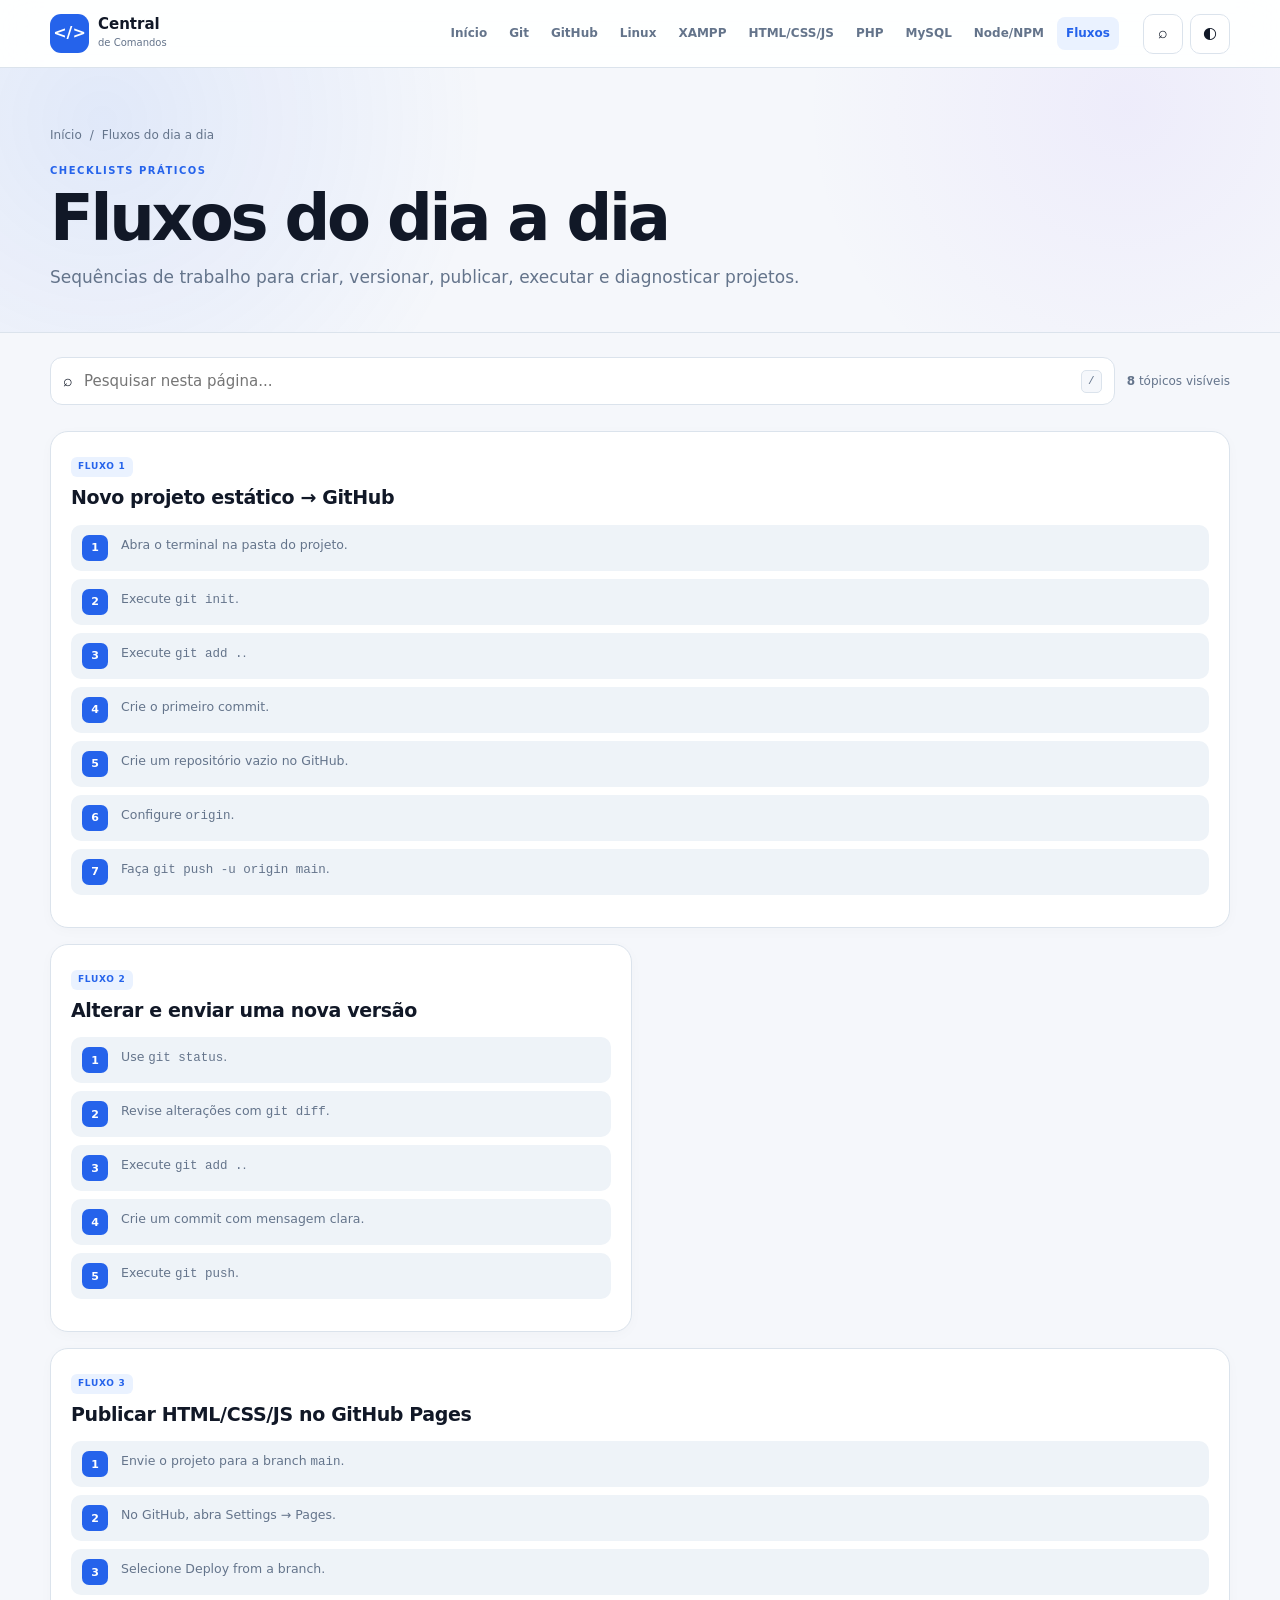
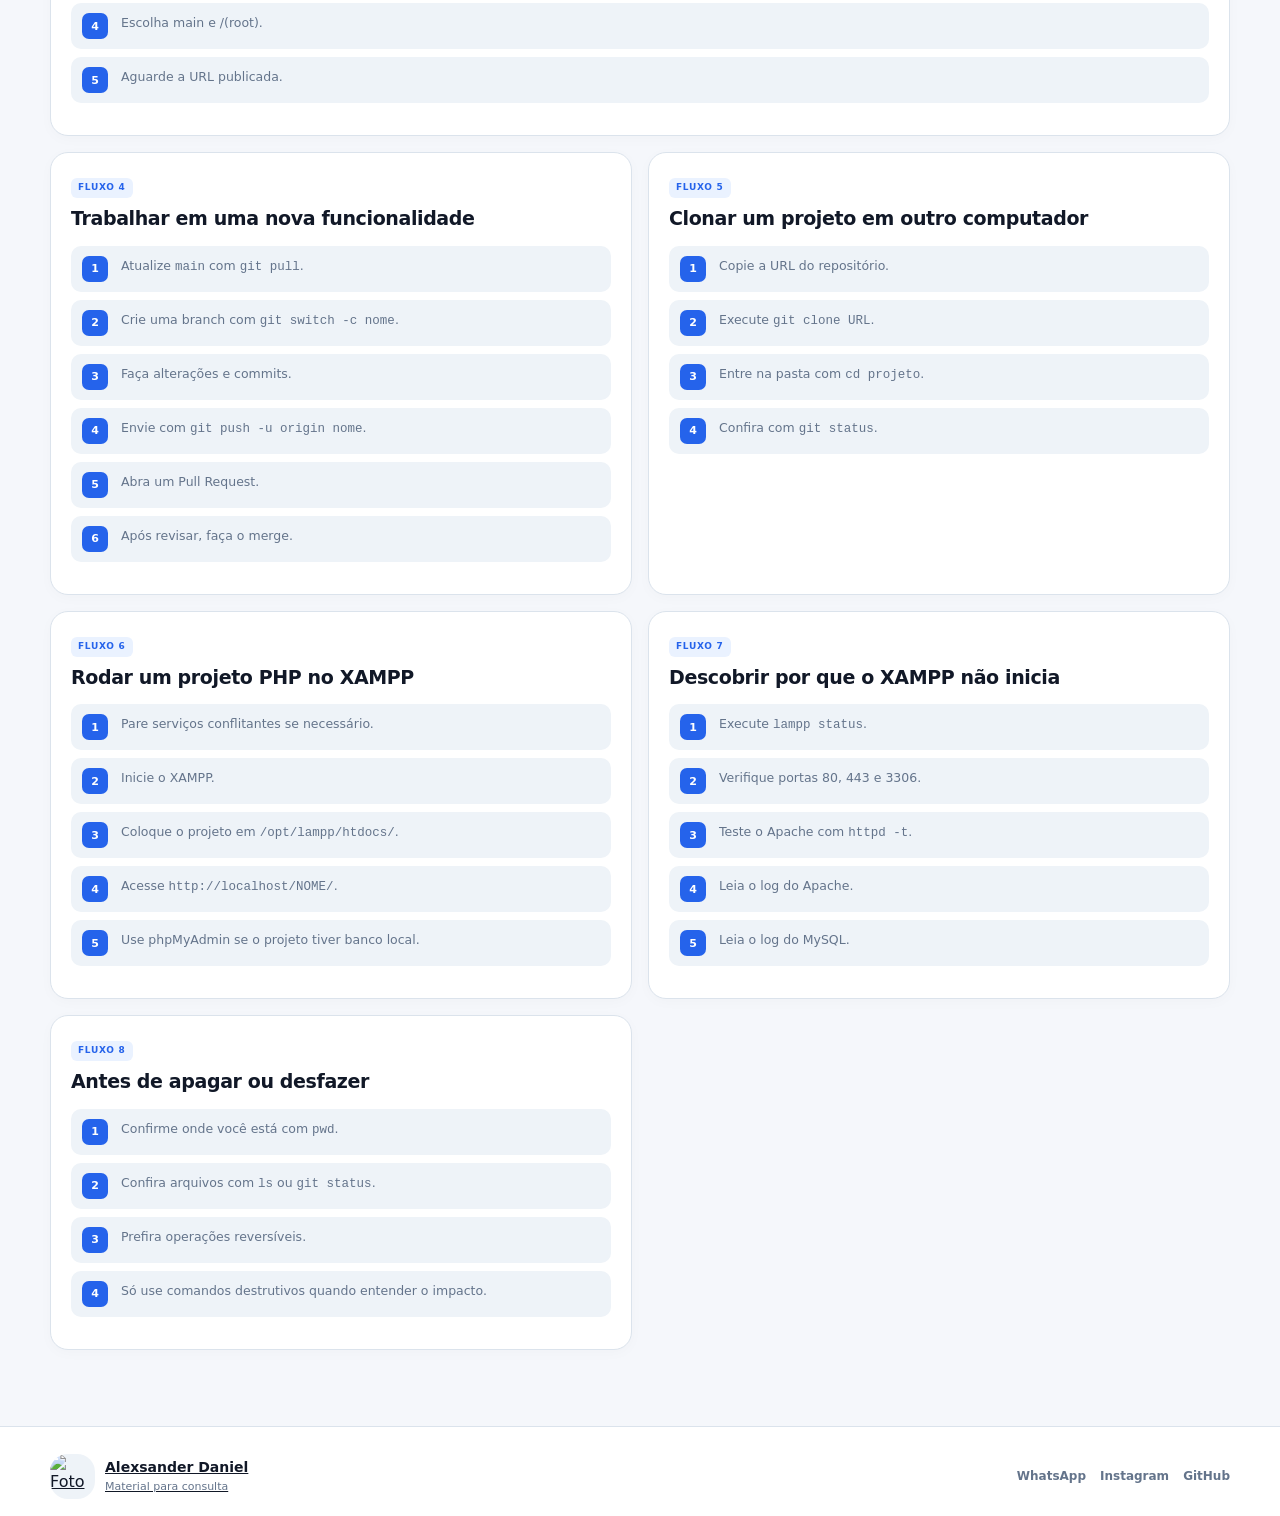
==== commit 6da9e2ff: "Ajustes de favicon" ====
--- a/fluxos.html
+++ b/fluxos.html
@@ -1,52 +1,414 @@
-<!DOCTYPE html>
+<!doctype html>
 
 <html lang="pt-BR">
-<head>
-<meta charset="utf-8"/>
-<meta content="width=device-width, initial-scale=1.0" name="viewport"/>
-<meta content="Sequências de trabalho para criar, versionar, publicar, executar e diagnosticar projetos." name="description"/>
-<meta content="Alexsander Daniel" name="author"/>
-<title>Fluxos do dia a dia | Central de Comandos</title>
-<link href="assets/style.css" rel="stylesheet"/>
-</head>
-<body data-page="fluxos">
-<div class="scroll-progress" id="scrollProgress"></div>
-<header class="site-header">
-<div class="shell header-row">
-<a class="brand" href="index.html"><span class="brand-code">&lt;/&gt;</span><span><b>Central</b><small>de Comandos</small></span></a>
-<nav class="desktop-nav"><a class="" href="index.html">Início</a><a class="" href="git.html">Git</a><a class="" href="github.html">GitHub</a><a class="" href="linux.html">Linux</a><a class="" href="xampp.html">XAMPP</a><a class="" href="frontend.html">HTML/CSS/JS</a><a class="" href="php.html">PHP</a><a class="" href="mysql.html">MySQL</a><a class="" href="node.html">Node/NPM</a><a class="active" href="fluxos.html">Fluxos</a></nav>
-<div class="header-actions">
-<button class="header-btn" id="globalSearchBtn" title="Pesquisar" type="button">⌕</button>
-<button class="header-btn" id="themeBtn" title="Alternar tema" type="button">◐</button>
-<button aria-label="Abrir menu" class="header-btn mobile-only" id="menuBtn" type="button">☰</button>
-</div>
-</div>
-<nav class="mobile-nav" id="mobileNav"><a class="" href="index.html">Início</a><a class="" href="git.html">Git</a><a class="" href="github.html">GitHub</a><a class="" href="linux.html">Linux</a><a class="" href="xampp.html">XAMPP</a><a class="" href="frontend.html">HTML/CSS/JS</a><a class="" href="php.html">PHP</a><a class="" href="mysql.html">MySQL</a><a class="" href="node.html">Node/NPM</a><a class="active" href="fluxos.html">Fluxos</a></nav>
-</header>
-<main>
-<section class="page-hero">
-<div class="shell">
-<div class="breadcrumbs"><a href="index.html">Início</a><span>/</span><span>Fluxos do dia a dia</span></div>
-<span class="kicker">CHECKLISTS PRÁTICOS</span>
-<h1>Fluxos do dia a dia</h1>
-<p>Sequências de trabalho para criar, versionar, publicar, executar e diagnosticar projetos.</p>
-</div>
-</section>
-<section class="shell local-tools">
-<div class="local-search"><span>⌕</span><input autocomplete="off" id="pageSearch" placeholder="Pesquisar nesta página..." type="search"/><kbd>/</kbd></div>
-<div class="result-count"><b id="resultCount">0</b> tópicos visíveis</div>
-</section>
-<section class="shell doc-grid" id="contentGrid"><article class="doc-card search-item wide" data-search="Novo projeto estático → GitHub fluxo checklist Novo projeto estático → GitHub"><div class="card-title"><span class="badge">Fluxo 1</span><h2>Novo projeto estático → GitHub</h2></div><ol class="step-list"><li><span>1</span><div>Abra o terminal na pasta do projeto.</div></li><li><span>2</span><div>Execute <code>git init</code>.</div></li><li><span>3</span><div>Execute <code>git add .</code>.</div></li><li><span>4</span><div>Crie o primeiro commit.</div></li><li><span>5</span><div>Crie um repositório vazio no GitHub.</div></li><li><span>6</span><div>Configure <code>origin</code>.</div></li><li><span>7</span><div>Faça <code>git push -u origin main</code>.</div></li></ol></article><article class="doc-card search-item" data-search="Alterar e enviar uma nova versão fluxo checklist Alterar e enviar uma nova versão"><div class="card-title"><span class="badge">Fluxo 2</span><h2>Alterar e enviar uma nova versão</h2></div><ol class="step-list"><li><span>1</span><div>Use <code>git status</code>.</div></li><li><span>2</span><div>Revise alterações com <code>git diff</code>.</div></li><li><span>3</span><div>Execute <code>git add .</code>.</div></li><li><span>4</span><div>Crie um commit com mensagem clara.</div></li><li><span>5</span><div>Execute <code>git push</code>.</div></li></ol></article><article class="doc-card search-item wide" data-search="Publicar HTML/CSS/JS no GitHub Pages fluxo checklist Publicar HTML/CSS/JS no GitHub Pages"><div class="card-title"><span class="badge">Fluxo 3</span><h2>Publicar HTML/CSS/JS no GitHub Pages</h2></div><ol class="step-list"><li><span>1</span><div>Envie o projeto para a branch <code>main</code>.</div></li><li><span>2</span><div>No GitHub, abra Settings → Pages.</div></li><li><span>3</span><div>Selecione Deploy from a branch.</div></li><li><span>4</span><div>Escolha main e /(root).</div></li><li><span>5</span><div>Aguarde a URL publicada.</div></li></ol></article><article class="doc-card search-item" data-search="Trabalhar em uma nova funcionalidade fluxo checklist Trabalhar em uma nova funcionalidade"><div class="card-title"><span class="badge">Fluxo 4</span><h2>Trabalhar em uma nova funcionalidade</h2></div><ol class="step-list"><li><span>1</span><div>Atualize <code>main</code> com <code>git pull</code>.</div></li><li><span>2</span><div>Crie uma branch com <code>git switch -c nome</code>.</div></li><li><span>3</span><div>Faça alterações e commits.</div></li><li><span>4</span><div>Envie com <code>git push -u origin nome</code>.</div></li><li><span>5</span><div>Abra um Pull Request.</div></li><li><span>6</span><div>Após revisar, faça o merge.</div></li></ol></article><article class="doc-card search-item" data-search="Clonar um projeto em outro computador fluxo checklist Clonar um projeto em outro computador"><div class="card-title"><span class="badge">Fluxo 5</span><h2>Clonar um projeto em outro computador</h2></div><ol class="step-list"><li><span>1</span><div>Copie a URL do repositório.</div></li><li><span>2</span><div>Execute <code>git clone URL</code>.</div></li><li><span>3</span><div>Entre na pasta com <code>cd projeto</code>.</div></li><li><span>4</span><div>Confira com <code>git status</code>.</div></li></ol></article><article class="doc-card search-item" data-search="Rodar um projeto PHP no XAMPP fluxo checklist Rodar um projeto PHP no XAMPP"><div class="card-title"><span class="badge">Fluxo 6</span><h2>Rodar um projeto PHP no XAMPP</h2></div><ol class="step-list"><li><span>1</span><div>Pare serviços conflitantes se necessário.</div></li><li><span>2</span><div>Inicie o XAMPP.</div></li><li><span>3</span><div>Coloque o projeto em <code>/opt/lampp/htdocs/</code>.</div></li><li><span>4</span><div>Acesse <code>http://localhost/NOME/</code>.</div></li><li><span>5</span><div>Use phpMyAdmin se o projeto tiver banco local.</div></li></ol></article><article class="doc-card search-item" data-search="Descobrir por que o XAMPP não inicia fluxo checklist Descobrir por que o XAMPP não inicia"><div class="card-title"><span class="badge">Fluxo 7</span><h2>Descobrir por que o XAMPP não inicia</h2></div><ol class="step-list"><li><span>1</span><div>Execute <code>lampp status</code>.</div></li><li><span>2</span><div>Verifique portas 80, 443 e 3306.</div></li><li><span>3</span><div>Teste o Apache com <code>httpd -t</code>.</div></li><li><span>4</span><div>Leia o log do Apache.</div></li><li><span>5</span><div>Leia o log do MySQL.</div></li></ol></article><article class="doc-card search-item" data-search="Antes de apagar ou desfazer fluxo checklist Antes de apagar ou desfazer"><div class="card-title"><span class="badge">Fluxo 8</span><h2>Antes de apagar ou desfazer</h2></div><ol class="step-list"><li><span>1</span><div>Confirme onde você está com <code>pwd</code>.</div></li><li><span>2</span><div>Confira arquivos com <code>ls</code> ou <code>git status</code>.</div></li><li><span>3</span><div>Prefira operações reversíveis.</div></li><li><span>4</span><div>Só use comandos destrutivos quando entender o impacto.</div></li></ol></article></section>
-</main>
-<footer class="site-footer">
-<div class="shell footer-grid">
-<div class="footer-profile"><img alt="Foto de Alexsander Daniel no GitHub" src="https://avatars.githubusercontent.com/u/104946213?v=4"/><div><strong>Alexsander Daniel</strong><span>Material para consulta</span></div></div>
-<div class="footer-social"><a href="https://wa.me/5538999306760" rel="noopener" target="_blank">WhatsApp</a><a href="https://www.instagram.com/_alexsander_daniel_/" rel="noopener" target="_blank">Instagram</a><a href="https://github.com/alexsanderdaniel?tab=repositories" rel="noopener" target="_blank">GitHub</a></div>
-</div>
-
-</footer>
-<div aria-hidden="true" class="search-modal" id="searchModal"><div class="search-dialog"><div class="dialog-top"><strong>Pesquisar na Central</strong><button id="closeSearch" type="button">×</button></div><input id="globalSearch" placeholder="Ex.: git push, localhost, SELECT, npm install..." type="search"/><div class="global-results" id="globalResults"></div><small>Pressione Esc para fechar.</small></div></div>
-<div class="toast" id="toast">Copiado!</div>
-<button aria-label="Voltar ao topo" class="to-top" id="toTop" type="button">↑</button>
-<script src="assets/script.js"></script>
-</body></html>+  <head>
+    <meta charset="utf-8" />
+    <meta content="width=device-width, initial-scale=1.0" name="viewport" />
+    <meta
+      content="Sequências de trabalho para criar, versionar, publicar, executar e diagnosticar projetos."
+      name="description"
+    />
+    <meta content="Alexsander Daniel" name="author" />
+    <title>Fluxos do dia a dia | Central de Comandos</title>
+    <link href="assets/style.css" rel="stylesheet" />
+    <link rel="icon" href="assets/favicon.svg" type="image/svg+xml" />
+  </head>
+  <body data-page="fluxos">
+    <div class="scroll-progress" id="scrollProgress"></div>
+    <header class="site-header">
+      <div class="shell header-row">
+        <a class="brand" href="index.html"
+          ><span class="brand-code">&lt;/&gt;</span
+          ><span><b>Central</b><small>de Comandos</small></span></a
+        >
+        <nav class="desktop-nav">
+          <a class="" href="index.html">Início</a
+          ><a class="" href="git.html">Git</a
+          ><a class="" href="github.html">GitHub</a
+          ><a class="" href="linux.html">Linux</a
+          ><a class="" href="xampp.html">XAMPP</a
+          ><a class="" href="frontend.html">HTML/CSS/JS</a
+          ><a class="" href="php.html">PHP</a
+          ><a class="" href="mysql.html">MySQL</a
+          ><a class="" href="node.html">Node/NPM</a
+          ><a class="active" href="fluxos.html">Fluxos</a>
+        </nav>
+        <div class="header-actions">
+          <button
+            class="header-btn"
+            id="globalSearchBtn"
+            title="Pesquisar"
+            type="button"
+          >
+            ⌕
+          </button>
+          <button
+            class="header-btn"
+            id="themeBtn"
+            title="Alternar tema"
+            type="button"
+          >
+            ◐
+          </button>
+          <button
+            aria-label="Abrir menu"
+            class="header-btn mobile-only"
+            id="menuBtn"
+            type="button"
+          >
+            ☰
+          </button>
+        </div>
+      </div>
+      <nav class="mobile-nav" id="mobileNav">
+        <a class="" href="index.html">Início</a
+        ><a class="" href="git.html">Git</a
+        ><a class="" href="github.html">GitHub</a
+        ><a class="" href="linux.html">Linux</a
+        ><a class="" href="xampp.html">XAMPP</a
+        ><a class="" href="frontend.html">HTML/CSS/JS</a
+        ><a class="" href="php.html">PHP</a
+        ><a class="" href="mysql.html">MySQL</a
+        ><a class="" href="node.html">Node/NPM</a
+        ><a class="active" href="fluxos.html">Fluxos</a>
+      </nav>
+    </header>
+    <main>
+      <section class="page-hero">
+        <div class="shell">
+          <div class="breadcrumbs">
+            <a href="index.html">Início</a><span>/</span
+            ><span>Fluxos do dia a dia</span>
+          </div>
+          <span class="kicker">CHECKLISTS PRÁTICOS</span>
+          <h1>Fluxos do dia a dia</h1>
+          <p>
+            Sequências de trabalho para criar, versionar, publicar, executar e
+            diagnosticar projetos.
+          </p>
+        </div>
+      </section>
+      <section class="shell local-tools">
+        <div class="local-search">
+          <span>⌕</span
+          ><input
+            autocomplete="off"
+            id="pageSearch"
+            placeholder="Pesquisar nesta página..."
+            type="search"
+          /><kbd>/</kbd>
+        </div>
+        <div class="result-count">
+          <b id="resultCount">0</b> tópicos visíveis
+        </div>
+      </section>
+      <section class="shell doc-grid" id="contentGrid">
+        <article
+          class="doc-card search-item wide"
+          data-search="Novo projeto estático → GitHub fluxo checklist Novo projeto estático → GitHub"
+        >
+          <div class="card-title">
+            <span class="badge">Fluxo 1</span>
+            <h2>Novo projeto estático → GitHub</h2>
+          </div>
+          <ol class="step-list">
+            <li>
+              <span>1</span>
+              <div>Abra o terminal na pasta do projeto.</div>
+            </li>
+            <li>
+              <span>2</span>
+              <div>Execute <code>git init</code>.</div>
+            </li>
+            <li>
+              <span>3</span>
+              <div>Execute <code>git add .</code>.</div>
+            </li>
+            <li>
+              <span>4</span>
+              <div>Crie o primeiro commit.</div>
+            </li>
+            <li>
+              <span>5</span>
+              <div>Crie um repositório vazio no GitHub.</div>
+            </li>
+            <li>
+              <span>6</span>
+              <div>Configure <code>origin</code>.</div>
+            </li>
+            <li>
+              <span>7</span>
+              <div>Faça <code>git push -u origin main</code>.</div>
+            </li>
+          </ol>
+        </article>
+        <article
+          class="doc-card search-item"
+          data-search="Alterar e enviar uma nova versão fluxo checklist Alterar e enviar uma nova versão"
+        >
+          <div class="card-title">
+            <span class="badge">Fluxo 2</span>
+            <h2>Alterar e enviar uma nova versão</h2>
+          </div>
+          <ol class="step-list">
+            <li>
+              <span>1</span>
+              <div>Use <code>git status</code>.</div>
+            </li>
+            <li>
+              <span>2</span>
+              <div>Revise alterações com <code>git diff</code>.</div>
+            </li>
+            <li>
+              <span>3</span>
+              <div>Execute <code>git add .</code>.</div>
+            </li>
+            <li>
+              <span>4</span>
+              <div>Crie um commit com mensagem clara.</div>
+            </li>
+            <li>
+              <span>5</span>
+              <div>Execute <code>git push</code>.</div>
+            </li>
+          </ol>
+        </article>
+        <article
+          class="doc-card search-item wide"
+          data-search="Publicar HTML/CSS/JS no GitHub Pages fluxo checklist Publicar HTML/CSS/JS no GitHub Pages"
+        >
+          <div class="card-title">
+            <span class="badge">Fluxo 3</span>
+            <h2>Publicar HTML/CSS/JS no GitHub Pages</h2>
+          </div>
+          <ol class="step-list">
+            <li>
+              <span>1</span>
+              <div>Envie o projeto para a branch <code>main</code>.</div>
+            </li>
+            <li>
+              <span>2</span>
+              <div>No GitHub, abra Settings → Pages.</div>
+            </li>
+            <li>
+              <span>3</span>
+              <div>Selecione Deploy from a branch.</div>
+            </li>
+            <li>
+              <span>4</span>
+              <div>Escolha main e /(root).</div>
+            </li>
+            <li>
+              <span>5</span>
+              <div>Aguarde a URL publicada.</div>
+            </li>
+          </ol>
+        </article>
+        <article
+          class="doc-card search-item"
+          data-search="Trabalhar em uma nova funcionalidade fluxo checklist Trabalhar em uma nova funcionalidade"
+        >
+          <div class="card-title">
+            <span class="badge">Fluxo 4</span>
+            <h2>Trabalhar em uma nova funcionalidade</h2>
+          </div>
+          <ol class="step-list">
+            <li>
+              <span>1</span>
+              <div>Atualize <code>main</code> com <code>git pull</code>.</div>
+            </li>
+            <li>
+              <span>2</span>
+              <div>Crie uma branch com <code>git switch -c nome</code>.</div>
+            </li>
+            <li>
+              <span>3</span>
+              <div>Faça alterações e commits.</div>
+            </li>
+            <li>
+              <span>4</span>
+              <div>Envie com <code>git push -u origin nome</code>.</div>
+            </li>
+            <li>
+              <span>5</span>
+              <div>Abra um Pull Request.</div>
+            </li>
+            <li>
+              <span>6</span>
+              <div>Após revisar, faça o merge.</div>
+            </li>
+          </ol>
+        </article>
+        <article
+          class="doc-card search-item"
+          data-search="Clonar um projeto em outro computador fluxo checklist Clonar um projeto em outro computador"
+        >
+          <div class="card-title">
+            <span class="badge">Fluxo 5</span>
+            <h2>Clonar um projeto em outro computador</h2>
+          </div>
+          <ol class="step-list">
+            <li>
+              <span>1</span>
+              <div>Copie a URL do repositório.</div>
+            </li>
+            <li>
+              <span>2</span>
+              <div>Execute <code>git clone URL</code>.</div>
+            </li>
+            <li>
+              <span>3</span>
+              <div>Entre na pasta com <code>cd projeto</code>.</div>
+            </li>
+            <li>
+              <span>4</span>
+              <div>Confira com <code>git status</code>.</div>
+            </li>
+          </ol>
+        </article>
+        <article
+          class="doc-card search-item"
+          data-search="Rodar um projeto PHP no XAMPP fluxo checklist Rodar um projeto PHP no XAMPP"
+        >
+          <div class="card-title">
+            <span class="badge">Fluxo 6</span>
+            <h2>Rodar um projeto PHP no XAMPP</h2>
+          </div>
+          <ol class="step-list">
+            <li>
+              <span>1</span>
+              <div>Pare serviços conflitantes se necessário.</div>
+            </li>
+            <li>
+              <span>2</span>
+              <div>Inicie o XAMPP.</div>
+            </li>
+            <li>
+              <span>3</span>
+              <div>Coloque o projeto em <code>/opt/lampp/htdocs/</code>.</div>
+            </li>
+            <li>
+              <span>4</span>
+              <div>Acesse <code>http://localhost/NOME/</code>.</div>
+            </li>
+            <li>
+              <span>5</span>
+              <div>Use phpMyAdmin se o projeto tiver banco local.</div>
+            </li>
+          </ol>
+        </article>
+        <article
+          class="doc-card search-item"
+          data-search="Descobrir por que o XAMPP não inicia fluxo checklist Descobrir por que o XAMPP não inicia"
+        >
+          <div class="card-title">
+            <span class="badge">Fluxo 7</span>
+            <h2>Descobrir por que o XAMPP não inicia</h2>
+          </div>
+          <ol class="step-list">
+            <li>
+              <span>1</span>
+              <div>Execute <code>lampp status</code>.</div>
+            </li>
+            <li>
+              <span>2</span>
+              <div>Verifique portas 80, 443 e 3306.</div>
+            </li>
+            <li>
+              <span>3</span>
+              <div>Teste o Apache com <code>httpd -t</code>.</div>
+            </li>
+            <li>
+              <span>4</span>
+              <div>Leia o log do Apache.</div>
+            </li>
+            <li>
+              <span>5</span>
+              <div>Leia o log do MySQL.</div>
+            </li>
+          </ol>
+        </article>
+        <article
+          class="doc-card search-item"
+          data-search="Antes de apagar ou desfazer fluxo checklist Antes de apagar ou desfazer"
+        >
+          <div class="card-title">
+            <span class="badge">Fluxo 8</span>
+            <h2>Antes de apagar ou desfazer</h2>
+          </div>
+          <ol class="step-list">
+            <li>
+              <span>1</span>
+              <div>Confirme onde você está com <code>pwd</code>.</div>
+            </li>
+            <li>
+              <span>2</span>
+              <div>
+                Confira arquivos com <code>ls</code> ou <code>git status</code>.
+              </div>
+            </li>
+            <li>
+              <span>3</span>
+              <div>Prefira operações reversíveis.</div>
+            </li>
+            <li>
+              <span>4</span>
+              <div>Só use comandos destrutivos quando entender o impacto.</div>
+            </li>
+          </ol>
+        </article>
+      </section>
+    </main>
+    <footer class="site-footer">
+      <div class="shell footer-grid">
+        <a href="https://www.alexsander.dev.br" target="_blank"
+          ><div class="footer-profile">
+            <img
+              alt="Foto de Alexsander Daniel no GitHub"
+              src="https://avatars.githubusercontent.com/u/104946213?v=4"
+            />
+            <div>
+              <strong>Alexsander Daniel</strong
+              ><span>Material para consulta</span>
+            </div>
+          </div></a
+        >
+        <div class="footer-social">
+          <a href="https://wa.me/5538999306760" rel="noopener" target="_blank"
+            >WhatsApp</a
+          ><a
+            href="https://www.instagram.com/_alexsander_daniel_/"
+            rel="noopener"
+            target="_blank"
+            >Instagram</a
+          ><a
+            href="https://github.com/alexsanderdaniel?tab=repositories"
+            rel="noopener"
+            target="_blank"
+            >GitHub</a
+          >
+        </div>
+      </div>
+    </footer>
+    <div aria-hidden="true" class="search-modal" id="searchModal">
+      <div class="search-dialog">
+        <div class="dialog-top">
+          <strong>Pesquisar na Central</strong
+          ><button id="closeSearch" type="button">×</button>
+        </div>
+        <input
+          id="globalSearch"
+          placeholder="Ex.: git push, localhost, SELECT, npm install..."
+          type="search"
+        />
+        <div class="global-results" id="globalResults"></div>
+        <small>Pressione Esc para fechar.</small>
+      </div>
+    </div>
+    <div class="toast" id="toast">Copiado!</div>
+    <button aria-label="Voltar ao topo" class="to-top" id="toTop" type="button">
+      ↑
+    </button>
+    <script src="assets/script.js"></script>
+  </body>
+</html>
--- a/assets/style.css
+++ b/assets/style.css
@@ -1,12 +1,943 @@
-
-:root{--bg:#f5f7fb;--surface:#fff;--surface2:#eef3f8;--text:#111827;--muted:#64748b;--border:#dbe3ec;--primary:#2563eb;--primary2:#1d4ed8;--soft:#eaf2ff;--code:#0b1220;--codeText:#dce9ff;--danger:#b91c1c;--dangerBg:#fff1f2;--warn:#a16207;--warnBg:#fffbeb;--success:#047857;--successBg:#ecfdf5;--shadow:0 12px 36px rgba(15,23,42,.07);--radius:18px;--header:68px}
-html[data-theme="dark"]{--bg:#080e19;--surface:#101827;--surface2:#172235;--text:#e8edf5;--muted:#9aa9bd;--border:#27364c;--primary:#60a5fa;--primary2:#93c5fd;--soft:#132a4b;--code:#050a12;--codeText:#dce9ff;--danger:#fca5a5;--dangerBg:#341417;--warn:#fbbf24;--warnBg:#35260c;--success:#6ee7b7;--successBg:#0c3025;--shadow:0 18px 45px rgba(0,0,0,.28)}
-*{box-sizing:border-box}html{scroll-behavior:smooth;scroll-padding-top:90px}body{margin:0;background:var(--bg);color:var(--text);font-family:Inter,ui-sans-serif,system-ui,-apple-system,"Segoe UI",sans-serif;line-height:1.55}button,input{font:inherit}a{color:inherit}code,kbd,pre{font-family:"SFMono-Regular",Consolas,"Liberation Mono",monospace}.shell{width:min(1180px,calc(100% - 34px));margin:auto}.scroll-progress{position:fixed;left:0;top:0;height:3px;background:var(--primary);width:0;z-index:999}.site-header{height:var(--header);position:sticky;top:0;z-index:100;background:color-mix(in srgb,var(--surface) 90%,transparent);backdrop-filter:blur(18px);border-bottom:1px solid var(--border)}.header-row{height:100%;display:flex;align-items:center;gap:24px}.brand{display:flex;align-items:center;gap:9px;text-decoration:none;margin-right:auto}.brand-code{width:39px;height:39px;display:grid;place-items:center;border-radius:11px;background:var(--primary);color:#fff;font-weight:900}.brand b{display:block;font-size:15px;line-height:1}.brand small{display:block;color:var(--muted);font-size:10px;margin-top:3px}.desktop-nav{display:flex;align-items:center;gap:4px}.desktop-nav a,.mobile-nav a{padding:7px 9px;border-radius:8px;text-decoration:none;color:var(--muted);font-size:12px;font-weight:750}.desktop-nav a:hover,.desktop-nav a.active,.mobile-nav a.active{color:var(--primary);background:var(--soft)}.header-actions{display:flex;gap:7px}.header-btn{width:40px;height:40px;border:1px solid var(--border);border-radius:10px;background:var(--surface);color:var(--text);cursor:pointer}.header-btn:hover{border-color:var(--primary)}.mobile-only{display:none}.mobile-nav{display:none;background:var(--surface);border-bottom:1px solid var(--border);padding:10px 17px;gap:5px;flex-wrap:wrap}.mobile-nav.open{display:flex}.page-hero{padding:58px 0 42px;border-bottom:1px solid var(--border);background:radial-gradient(circle at 8% 20%,color-mix(in srgb,var(--primary) 10%,transparent),transparent 32%),radial-gradient(circle at 88% 15%,color-mix(in srgb,#8b5cf6 7%,transparent),transparent 28%)}.breadcrumbs{display:flex;gap:8px;align-items:center;color:var(--muted);font-size:12px;margin-bottom:18px}.breadcrumbs a{text-decoration:none}.breadcrumbs a:hover{color:var(--primary)}.kicker{display:block;color:var(--primary);font-size:10px;font-weight:900;letter-spacing:.15em}.page-hero h1{margin:8px 0 12px;font-size:clamp(38px,6vw,64px);line-height:1.03;letter-spacing:-.05em}.page-hero p{max-width:790px;margin:0;color:var(--muted);font-size:17px}.hero-note{max-width:900px;margin-top:20px;padding:12px 14px;border:1px solid var(--border);border-radius:11px;background:var(--surface);color:var(--muted);font-size:13px}.local-tools{padding:24px 0 8px;display:flex;gap:12px;align-items:center}.local-search{flex:1;min-width:0;height:48px;display:flex;align-items:center;gap:9px;padding:0 12px;background:var(--surface);border:1px solid var(--border);border-radius:12px}.local-search:focus-within{border-color:var(--primary);box-shadow:0 0 0 3px color-mix(in srgb,var(--primary) 13%,transparent)}.local-search input{width:100%;min-width:0;border:0;outline:0;background:transparent;color:var(--text);font-size:15px}.local-search kbd{font-size:11px;border:1px solid var(--border);border-radius:5px;padding:2px 6px;color:var(--muted);background:var(--bg)}.result-count{color:var(--muted);font-size:12px;white-space:nowrap}.doc-grid{display:grid;grid-template-columns:repeat(2,minmax(0,1fr));gap:16px;padding-top:18px;padding-bottom:76px}.doc-card,.topic-card,.profile-panel{min-width:0;background:var(--surface);border:1px solid var(--border);border-radius:var(--radius);box-shadow:0 3px 14px rgba(15,23,42,.025)}.doc-card{padding:20px}.doc-card.wide,.profile-panel.wide{grid-column:1/-1}.card-title{margin-bottom:12px}.card-title h2{margin:6px 0 0;font-size:19px;letter-spacing:-.02em}.badge{display:inline-flex;padding:3px 7px;border-radius:6px;background:var(--soft);color:var(--primary);font-size:9px;font-weight:900;text-transform:uppercase;letter-spacing:.08em}.doc-card>p{margin:9px 0 13px;color:var(--muted);font-size:13.5px}.code-box{overflow:hidden;border-radius:12px;background:var(--code);color:var(--codeText);margin:12px 0}.code-top{height:37px;display:flex;align-items:center;justify-content:space-between;padding:0 10px 0 14px;border-bottom:1px solid rgba(255,255,255,.09);font-size:10px;color:#91a2bc;text-transform:uppercase;font-weight:800;letter-spacing:.06em}.copy{border:1px solid rgba(255,255,255,.13);border-radius:7px;background:rgba(255,255,255,.07);color:#e5edf8;padding:4px 8px;cursor:pointer;font-size:10px}.code-box pre{margin:0;padding:15px;overflow:auto}.code-box code{font-size:12.5px;line-height:1.8}.cmd-row{display:grid;grid-template-columns:minmax(140px,.8fr) minmax(0,1.2fr) 28px;gap:10px;align-items:start;padding:9px 0;border-bottom:1px solid var(--border)}.cmd-row:last-child{border-bottom:0}.cmd-row code{color:var(--primary2);font-size:11.5px;font-weight:700;overflow-wrap:anywhere}.cmd-row span{color:var(--muted);font-size:12px}.mini-copy{width:28px;height:28px;border:1px solid var(--border);border-radius:7px;background:var(--bg);color:var(--muted);cursor:pointer}.mini-copy:hover{color:var(--primary);border-color:var(--primary)}.callout{margin:12px 0 2px;padding:11px 12px;border-radius:10px;border:1px solid var(--border);font-size:12.5px}.callout strong{display:block;margin-bottom:3px}.callout p{margin:0}.callout.info{background:var(--soft)}.callout.warning{background:var(--warnBg);border-color:color-mix(in srgb,var(--warn) 35%,var(--border));color:var(--warn)}.callout.danger{background:var(--dangerBg);border-color:color-mix(in srgb,var(--danger) 35%,var(--border));color:var(--danger)}.callout.success{background:var(--successBg);border-color:color-mix(in srgb,var(--success) 35%,var(--border));color:var(--success)}.step-list{list-style:none;padding:0;margin:12px 0;display:grid;gap:8px}.step-list li{display:grid;grid-template-columns:29px minmax(0,1fr);gap:10px;align-items:start;padding:10px 11px;border-radius:10px;background:var(--surface2);color:var(--muted);font-size:12.5px}.step-list li>span{width:26px;height:26px;border-radius:7px;display:grid;place-items:center;background:var(--primary);color:#fff;font-weight:900;font-size:11px}.url-line{padding:11px 12px;border:1px dashed var(--border);border-radius:9px;background:var(--bg);overflow-wrap:anywhere}.url-line code{color:var(--primary2);font-size:12px}.key-grid{display:grid;grid-template-columns:repeat(2,1fr);gap:8px}.key-grid span{padding:12px;background:var(--surface2);border-radius:10px;color:var(--muted);font-size:12px}.key-grid b{display:block;margin-top:6px;color:var(--text)}kbd{padding:2px 5px;border:1px solid var(--border);border-radius:5px;background:var(--surface);font-size:10px}.topic-card{display:grid;grid-template-columns:45px minmax(0,1fr) 30px;gap:13px;align-items:center;padding:18px;text-decoration:none;transition:transform .15s ease,border-color .15s ease}.topic-card:hover{transform:translateY(-2px);border-color:color-mix(in srgb,var(--primary) 50%,var(--border))}.topic-icon{width:45px;height:45px;border-radius:12px;display:grid;place-items:center;background:var(--soft);color:var(--primary);font-size:11px;font-weight:900}.topic-card h2{margin:0;font-size:17px}.topic-card p{margin:3px 0 0;color:var(--muted);font-size:12px}.arrow{color:var(--primary);font-size:20px}.profile-panel{padding:22px;display:flex;align-items:center;gap:20px}.profile-panel img,.footer-profile img{object-fit:cover;border-radius:18px;background:var(--surface2)}.profile-panel img{width:90px;height:90px}.profile-panel h2{margin:4px 0 3px}.profile-panel p{margin:0;color:var(--muted)}.social-buttons{display:flex;flex-wrap:wrap;gap:8px;margin-top:12px}.social-buttons a{padding:7px 10px;border:1px solid var(--border);border-radius:8px;text-decoration:none;font-size:11px;font-weight:750}.social-buttons a:hover{color:var(--primary);border-color:var(--primary)}.site-footer{border-top:1px solid var(--border);background:var(--surface);padding:27px 0 17px}.footer-grid{display:flex;align-items:center;justify-content:space-between;gap:20px}.footer-profile{display:flex;align-items:center;gap:10px}.footer-profile img{width:45px;height:45px}.footer-profile strong{display:block;font-size:14px}.footer-profile span{display:block;color:var(--muted);font-size:11px}.footer-social{display:flex;gap:14px;flex-wrap:wrap}.footer-social a{text-decoration:none;color:var(--muted);font-size:12px;font-weight:700}.footer-social a:hover{color:var(--primary)}.footer-bottom{margin-top:16px;padding-top:13px;border-top:1px solid var(--border);display:flex;justify-content:space-between;gap:10px;color:var(--muted);font-size:10px}.search-modal{position:fixed;inset:0;z-index:500;display:none;place-items:start center;padding-top:90px;background:rgba(2,6,23,.58);backdrop-filter:blur(6px)}.search-modal.open{display:grid}.search-dialog{width:min(650px,calc(100% - 24px));padding:16px;border:1px solid var(--border);border-radius:16px;background:var(--surface);box-shadow:0 30px 90px rgba(0,0,0,.3)}.dialog-top{display:flex;justify-content:space-between;align-items:center;margin-bottom:10px}.dialog-top button{width:34px;height:34px;border:0;border-radius:8px;background:var(--surface2);color:var(--text);font-size:20px;cursor:pointer}.search-dialog>input{width:100%;height:48px;border:1px solid var(--border);border-radius:10px;background:var(--bg);color:var(--text);padding:0 12px;outline:0}.search-dialog>input:focus{border-color:var(--primary)}.global-results{display:grid;gap:5px;margin-top:10px;max-height:370px;overflow:auto}.global-results a{display:flex;align-items:center;justify-content:space-between;gap:10px;padding:10px;border-radius:9px;text-decoration:none}.global-results a:hover{background:var(--soft)}.global-results b{font-size:13px}.global-results span{color:var(--muted);font-size:11px}.search-dialog>small{display:block;margin-top:10px;color:var(--muted)}.toast{position:fixed;left:50%;bottom:20px;z-index:700;transform:translate(-50%,12px);padding:9px 13px;border-radius:9px;background:var(--text);color:var(--surface);font-size:11px;font-weight:800;opacity:0;pointer-events:none;transition:.2s}.toast.show{opacity:1;transform:translate(-50%,0)}.to-top{position:fixed;right:17px;bottom:17px;width:42px;height:42px;border:1px solid var(--border);border-radius:11px;background:var(--surface);color:var(--text);box-shadow:var(--shadow);cursor:pointer;opacity:0;pointer-events:none;transform:translateY(8px);transition:.2s}.to-top.show{opacity:1;pointer-events:auto;transform:none}.search-item[data-hidden="true"]{display:none!important}.no-results{grid-column:1/-1;padding:30px;text-align:center;border:1px dashed var(--border);border-radius:var(--radius);background:var(--surface);color:var(--muted)}
-@media(max-width:1050px){.desktop-nav{display:none}.mobile-only{display:block}}@media(max-width:760px){.shell{width:min(100% - 22px,1180px)}.page-hero{padding:42px 0 32px}.page-hero h1{font-size:clamp(36px,11vw,52px)}.page-hero p{font-size:15px}.local-tools{align-items:stretch;flex-direction:column}.doc-grid{grid-template-columns:1fr}.doc-card.wide,.profile-panel.wide{grid-column:auto}.cmd-row{grid-template-columns:1fr 30px}.cmd-row span{grid-column:1/-1;grid-row:2}.key-grid{grid-template-columns:1fr}.profile-panel{align-items:flex-start}.footer-grid,.footer-bottom{flex-direction:column;align-items:flex-start}.search-modal{padding-top:72px}}@media(max-width:450px){.brand small{display:none}.profile-panel{display:grid;grid-template-columns:70px 1fr}.profile-panel img{width:70px;height:70px}.profile-panel .social-buttons{grid-column:1/-1}.social-buttons{display:grid;grid-template-columns:1fr;width:100%}.social-buttons a{text-align:center}.doc-card{padding:16px}}@media(prefers-reduced-motion:reduce){*{scroll-behavior:auto!important;transition:none!important}}
-
+:root {
+  --bg: #f5f7fb;
+  --surface: #fff;
+  --surface2: #eef3f8;
+  --text: #111827;
+  --muted: #64748b;
+  --border: #dbe3ec;
+  --primary: #2563eb;
+  --primary2: #1d4ed8;
+  --soft: #eaf2ff;
+  --code: #0b1220;
+  --codeText: #dce9ff;
+  --danger: #b91c1c;
+  --dangerBg: #fff1f2;
+  --warn: #a16207;
+  --warnBg: #fffbeb;
+  --success: #047857;
+  --successBg: #ecfdf5;
+  --shadow: 0 12px 36px rgba(15, 23, 42, 0.07);
+  --radius: 18px;
+  --header: 68px;
+}
+html[data-theme="dark"] {
+  --bg: #080e19;
+  --surface: #101827;
+  --surface2: #172235;
+  --text: #e8edf5;
+  --muted: #9aa9bd;
+  --border: #27364c;
+  --primary: #60a5fa;
+  --primary2: #93c5fd;
+  --soft: #132a4b;
+  --code: #050a12;
+  --codeText: #dce9ff;
+  --danger: #fca5a5;
+  --dangerBg: #341417;
+  --warn: #fbbf24;
+  --warnBg: #35260c;
+  --success: #6ee7b7;
+  --successBg: #0c3025;
+  --shadow: 0 18px 45px rgba(0, 0, 0, 0.28);
+}
+* {
+  box-sizing: border-box;
+}
+html {
+  scroll-behavior: smooth;
+  scroll-padding-top: 90px;
+}
+body {
+  margin: 0;
+  background: var(--bg);
+  color: var(--text);
+  font-family:
+    Inter,
+    ui-sans-serif,
+    system-ui,
+    -apple-system,
+    "Segoe UI",
+    sans-serif;
+  line-height: 1.55;
+}
+button,
+input {
+  font: inherit;
+}
+a {
+  color: inherit;
+}
+code,
+kbd,
+pre {
+  font-family: "SFMono-Regular", Consolas, "Liberation Mono", monospace;
+}
+.shell {
+  width: min(1180px, calc(100% - 34px));
+  margin: auto;
+}
+.scroll-progress {
+  position: fixed;
+  left: 0;
+  top: 0;
+  height: 3px;
+  background: var(--primary);
+  width: 0;
+  z-index: 999;
+}
+.site-header {
+  height: var(--header);
+  position: sticky;
+  top: 0;
+  z-index: 100;
+  background: color-mix(in srgb, var(--surface) 90%, transparent);
+  backdrop-filter: blur(18px);
+  border-bottom: 1px solid var(--border);
+}
+.header-row {
+  height: 100%;
+  display: flex;
+  align-items: center;
+  gap: 24px;
+}
+.brand {
+  display: flex;
+  align-items: center;
+  gap: 9px;
+  text-decoration: none;
+  margin-right: auto;
+}
+.brand-code {
+  width: 39px;
+  height: 39px;
+  display: grid;
+  place-items: center;
+  border-radius: 11px;
+  background: var(--primary);
+  color: #fff;
+  font-weight: 900;
+}
+.brand b {
+  display: block;
+  font-size: 15px;
+  line-height: 1;
+}
+.brand small {
+  display: block;
+  color: var(--muted);
+  font-size: 10px;
+  margin-top: 3px;
+}
+.desktop-nav {
+  display: flex;
+  align-items: center;
+  gap: 4px;
+}
+.desktop-nav a,
+.mobile-nav a {
+  padding: 7px 9px;
+  border-radius: 8px;
+  text-decoration: none;
+  color: var(--muted);
+  font-size: 12px;
+  font-weight: 750;
+}
+.desktop-nav a:hover,
+.desktop-nav a.active,
+.mobile-nav a.active {
+  color: var(--primary);
+  background: var(--soft);
+}
+.header-actions {
+  display: flex;
+  gap: 7px;
+}
+.header-btn {
+  width: 40px;
+  height: 40px;
+  border: 1px solid var(--border);
+  border-radius: 10px;
+  background: var(--surface);
+  color: var(--text);
+  cursor: pointer;
+}
+.header-btn:hover {
+  border-color: var(--primary);
+}
+.mobile-only {
+  display: none;
+}
+.mobile-nav {
+  display: none;
+  background: var(--surface);
+  border-bottom: 1px solid var(--border);
+  padding: 10px 17px;
+  gap: 5px;
+  flex-wrap: wrap;
+}
+.mobile-nav.open {
+  display: flex;
+}
+.page-hero {
+  padding: 58px 0 42px;
+  border-bottom: 1px solid var(--border);
+  background:
+    radial-gradient(
+      circle at 8% 20%,
+      color-mix(in srgb, var(--primary) 10%, transparent),
+      transparent 32%
+    ),
+    radial-gradient(
+      circle at 88% 15%,
+      color-mix(in srgb, #8b5cf6 7%, transparent),
+      transparent 28%
+    );
+}
+.breadcrumbs {
+  display: flex;
+  gap: 8px;
+  align-items: center;
+  color: var(--muted);
+  font-size: 12px;
+  margin-bottom: 18px;
+}
+.breadcrumbs a {
+  text-decoration: none;
+}
+.breadcrumbs a:hover {
+  color: var(--primary);
+}
+.kicker {
+  display: block;
+  color: var(--primary);
+  font-size: 10px;
+  font-weight: 900;
+  letter-spacing: 0.15em;
+}
+.page-hero h1 {
+  margin: 8px 0 12px;
+  font-size: clamp(38px, 6vw, 64px);
+  line-height: 1.03;
+  letter-spacing: -0.05em;
+}
+.page-hero p {
+  max-width: 790px;
+  margin: 0;
+  color: var(--muted);
+  font-size: 17px;
+}
+.hero-note {
+  max-width: 900px;
+  margin-top: 20px;
+  padding: 12px 14px;
+  border: 1px solid var(--border);
+  border-radius: 11px;
+  background: var(--surface);
+  color: var(--muted);
+  font-size: 13px;
+}
+.local-tools {
+  padding: 24px 0 8px;
+  display: flex;
+  gap: 12px;
+  align-items: center;
+}
+.local-search {
+  flex: 1;
+  min-width: 0;
+  height: 48px;
+  display: flex;
+  align-items: center;
+  gap: 9px;
+  padding: 0 12px;
+  background: var(--surface);
+  border: 1px solid var(--border);
+  border-radius: 12px;
+}
+.local-search:focus-within {
+  border-color: var(--primary);
+  box-shadow: 0 0 0 3px color-mix(in srgb, var(--primary) 13%, transparent);
+}
+.local-search input {
+  width: 100%;
+  min-width: 0;
+  border: 0;
+  outline: 0;
+  background: transparent;
+  color: var(--text);
+  font-size: 15px;
+}
+.local-search kbd {
+  font-size: 11px;
+  border: 1px solid var(--border);
+  border-radius: 5px;
+  padding: 2px 6px;
+  color: var(--muted);
+  background: var(--bg);
+}
+.result-count {
+  color: var(--muted);
+  font-size: 12px;
+  white-space: nowrap;
+}
+.doc-grid {
+  display: grid;
+  grid-template-columns: repeat(2, minmax(0, 1fr));
+  gap: 16px;
+  padding-top: 18px;
+  padding-bottom: 76px;
+}
+.doc-card,
+.topic-card,
+.profile-panel {
+  min-width: 0;
+  background: var(--surface);
+  border: 1px solid var(--border);
+  border-radius: var(--radius);
+  box-shadow: 0 3px 14px rgba(15, 23, 42, 0.025);
+}
+.doc-card {
+  padding: 20px;
+}
+.doc-card.wide,
+.profile-panel.wide {
+  grid-column: 1/-1;
+}
+.card-title {
+  margin-bottom: 12px;
+}
+.card-title h2 {
+  margin: 6px 0 0;
+  font-size: 19px;
+  letter-spacing: -0.02em;
+}
+.badge {
+  display: inline-flex;
+  padding: 3px 7px;
+  border-radius: 6px;
+  background: var(--soft);
+  color: var(--primary);
+  font-size: 9px;
+  font-weight: 900;
+  text-transform: uppercase;
+  letter-spacing: 0.08em;
+}
+.doc-card > p {
+  margin: 9px 0 13px;
+  color: var(--muted);
+  font-size: 13.5px;
+}
+.code-box {
+  overflow: hidden;
+  border-radius: 12px;
+  background: var(--code);
+  color: var(--codeText);
+  margin: 12px 0;
+}
+.code-top {
+  height: 37px;
+  display: flex;
+  align-items: center;
+  justify-content: space-between;
+  padding: 0 10px 0 14px;
+  border-bottom: 1px solid rgba(255, 255, 255, 0.09);
+  font-size: 10px;
+  color: #91a2bc;
+  text-transform: uppercase;
+  font-weight: 800;
+  letter-spacing: 0.06em;
+}
+.copy {
+  border: 1px solid rgba(255, 255, 255, 0.13);
+  border-radius: 7px;
+  background: rgba(255, 255, 255, 0.07);
+  color: #e5edf8;
+  padding: 4px 8px;
+  cursor: pointer;
+  font-size: 10px;
+}
+.code-box pre {
+  margin: 0;
+  padding: 15px;
+  overflow: auto;
+}
+.code-box code {
+  font-size: 12.5px;
+  line-height: 1.8;
+}
+.cmd-row {
+  display: grid;
+  grid-template-columns: minmax(140px, 0.8fr) minmax(0, 1.2fr) 28px;
+  gap: 10px;
+  align-items: start;
+  padding: 9px 0;
+  border-bottom: 1px solid var(--border);
+}
+.cmd-row:last-child {
+  border-bottom: 0;
+}
+.cmd-row code {
+  color: var(--primary2);
+  font-size: 11.5px;
+  font-weight: 700;
+  overflow-wrap: anywhere;
+}
+.cmd-row span {
+  color: var(--muted);
+  font-size: 12px;
+}
+.mini-copy {
+  width: 28px;
+  height: 28px;
+  border: 1px solid var(--border);
+  border-radius: 7px;
+  background: var(--bg);
+  color: var(--muted);
+  cursor: pointer;
+}
+.mini-copy:hover {
+  color: var(--primary);
+  border-color: var(--primary);
+}
+.callout {
+  margin: 12px 0 2px;
+  padding: 11px 12px;
+  border-radius: 10px;
+  border: 1px solid var(--border);
+  font-size: 12.5px;
+}
+.callout strong {
+  display: block;
+  margin-bottom: 3px;
+}
+.callout p {
+  margin: 0;
+}
+.callout.info {
+  background: var(--soft);
+}
+.callout.warning {
+  background: var(--warnBg);
+  border-color: color-mix(in srgb, var(--warn) 35%, var(--border));
+  color: var(--warn);
+}
+.callout.danger {
+  background: var(--dangerBg);
+  border-color: color-mix(in srgb, var(--danger) 35%, var(--border));
+  color: var(--danger);
+}
+.callout.success {
+  background: var(--successBg);
+  border-color: color-mix(in srgb, var(--success) 35%, var(--border));
+  color: var(--success);
+}
+.step-list {
+  list-style: none;
+  padding: 0;
+  margin: 12px 0;
+  display: grid;
+  gap: 8px;
+}
+.step-list li {
+  display: grid;
+  grid-template-columns: 29px minmax(0, 1fr);
+  gap: 10px;
+  align-items: start;
+  padding: 10px 11px;
+  border-radius: 10px;
+  background: var(--surface2);
+  color: var(--muted);
+  font-size: 12.5px;
+}
+.step-list li > span {
+  width: 26px;
+  height: 26px;
+  border-radius: 7px;
+  display: grid;
+  place-items: center;
+  background: var(--primary);
+  color: #fff;
+  font-weight: 900;
+  font-size: 11px;
+}
+.url-line {
+  padding: 11px 12px;
+  border: 1px dashed var(--border);
+  border-radius: 9px;
+  background: var(--bg);
+  overflow-wrap: anywhere;
+}
+.url-line code {
+  color: var(--primary2);
+  font-size: 12px;
+}
+.key-grid {
+  display: grid;
+  grid-template-columns: repeat(2, 1fr);
+  gap: 8px;
+}
+.key-grid span {
+  padding: 12px;
+  background: var(--surface2);
+  border-radius: 10px;
+  color: var(--muted);
+  font-size: 12px;
+}
+.key-grid b {
+  display: block;
+  margin-top: 6px;
+  color: var(--text);
+}
+kbd {
+  padding: 2px 5px;
+  border: 1px solid var(--border);
+  border-radius: 5px;
+  background: var(--surface);
+  font-size: 10px;
+}
+.topic-card {
+  display: grid;
+  grid-template-columns: 45px minmax(0, 1fr) 30px;
+  gap: 13px;
+  align-items: center;
+  padding: 18px;
+  text-decoration: none;
+  transition:
+    transform 0.15s ease,
+    border-color 0.15s ease;
+}
+.topic-card:hover {
+  transform: translateY(-2px);
+  border-color: color-mix(in srgb, var(--primary) 50%, var(--border));
+}
+.topic-icon {
+  width: 45px;
+  height: 45px;
+  border-radius: 12px;
+  display: grid;
+  place-items: center;
+  background: var(--soft);
+  color: var(--primary);
+  font-size: 11px;
+  font-weight: 900;
+}
+.topic-card h2 {
+  margin: 0;
+  font-size: 17px;
+}
+.topic-card p {
+  margin: 3px 0 0;
+  color: var(--muted);
+  font-size: 12px;
+}
+.arrow {
+  color: var(--primary);
+  font-size: 20px;
+}
+.profile-panel {
+  padding: 22px;
+  display: flex;
+  align-items: center;
+  gap: 20px;
+}
+.profile-panel img,
+.footer-profile img {
+  object-fit: cover;
+  border-radius: 18px;
+  background: var(--surface2);
+}
+.profile-panel img {
+  width: 90px;
+  height: 90px;
+}
+.profile-panel h2 {
+  margin: 4px 0 3px;
+}
+.profile-panel p {
+  margin: 0;
+  color: var(--muted);
+}
+.social-buttons {
+  display: flex;
+  flex-wrap: wrap;
+  gap: 8px;
+  margin-top: 12px;
+}
+.social-buttons a {
+  padding: 7px 10px;
+  border: 1px solid var(--border);
+  border-radius: 8px;
+  text-decoration: none;
+  font-size: 11px;
+  font-weight: 750;
+}
+.social-buttons a:hover {
+  color: var(--primary);
+  border-color: var(--primary);
+}
+.site-footer {
+  border-top: 1px solid var(--border);
+  background: var(--surface);
+  padding: 27px 0 17px;
+}
+.footer-grid {
+  display: flex;
+  align-items: center;
+  justify-content: space-between;
+  gap: 20px;
+}
+.footer-profile {
+  display: flex;
+  align-items: center;
+  gap: 10px;
+}
+.footer-profile img {
+  width: 45px;
+  height: 45px;
+}
+.footer-profile strong {
+  display: block;
+  font-size: 14px;
+}
+.footer-profile span {
+  display: block;
+  color: var(--muted);
+  font-size: 11px;
+}
+.footer-social {
+  display: flex;
+  gap: 14px;
+  flex-wrap: wrap;
+}
+.footer-social a {
+  text-decoration: none;
+  color: var(--muted);
+  font-size: 12px;
+  font-weight: 700;
+}
+.footer-social a:hover {
+  color: var(--primary);
+}
+.footer-bottom {
+  margin-top: 16px;
+  padding-top: 13px;
+  border-top: 1px solid var(--border);
+  display: flex;
+  justify-content: space-between;
+  gap: 10px;
+  color: var(--muted);
+  font-size: 10px;
+}
+.search-modal {
+  position: fixed;
+  inset: 0;
+  z-index: 500;
+  display: none;
+  place-items: start center;
+  padding-top: 90px;
+  background: rgba(2, 6, 23, 0.58);
+  backdrop-filter: blur(6px);
+}
+.search-modal.open {
+  display: grid;
+}
+.search-dialog {
+  width: min(650px, calc(100% - 24px));
+  padding: 16px;
+  border: 1px solid var(--border);
+  border-radius: 16px;
+  background: var(--surface);
+  box-shadow: 0 30px 90px rgba(0, 0, 0, 0.3);
+}
+.dialog-top {
+  display: flex;
+  justify-content: space-between;
+  align-items: center;
+  margin-bottom: 10px;
+}
+.dialog-top button {
+  width: 34px;
+  height: 34px;
+  border: 0;
+  border-radius: 8px;
+  background: var(--surface2);
+  color: var(--text);
+  font-size: 20px;
+  cursor: pointer;
+}
+.search-dialog > input {
+  width: 100%;
+  height: 48px;
+  border: 1px solid var(--border);
+  border-radius: 10px;
+  background: var(--bg);
+  color: var(--text);
+  padding: 0 12px;
+  outline: 0;
+}
+.search-dialog > input:focus {
+  border-color: var(--primary);
+}
+.global-results {
+  display: grid;
+  gap: 5px;
+  margin-top: 10px;
+  max-height: 370px;
+  overflow: auto;
+}
+.global-results a {
+  display: flex;
+  align-items: center;
+  justify-content: space-between;
+  gap: 10px;
+  padding: 10px;
+  border-radius: 9px;
+  text-decoration: none;
+}
+.global-results a:hover {
+  background: var(--soft);
+}
+.global-results b {
+  font-size: 13px;
+}
+.global-results span {
+  color: var(--muted);
+  font-size: 11px;
+}
+.search-dialog > small {
+  display: block;
+  margin-top: 10px;
+  color: var(--muted);
+}
+.toast {
+  position: fixed;
+  left: 50%;
+  bottom: 20px;
+  z-index: 700;
+  transform: translate(-50%, 12px);
+  padding: 9px 13px;
+  border-radius: 9px;
+  background: var(--text);
+  color: var(--surface);
+  font-size: 11px;
+  font-weight: 800;
+  opacity: 0;
+  pointer-events: none;
+  transition: 0.2s;
+}
+.toast.show {
+  opacity: 1;
+  transform: translate(-50%, 0);
+}
+.to-top {
+  position: fixed;
+  right: 17px;
+  bottom: 17px;
+  width: 42px;
+  height: 42px;
+  border: 1px solid var(--border);
+  border-radius: 11px;
+  background: var(--surface);
+  color: var(--text);
+  box-shadow: var(--shadow);
+  cursor: pointer;
+  opacity: 0;
+  pointer-events: none;
+  transform: translateY(8px);
+  transition: 0.2s;
+}
+.to-top.show {
+  opacity: 1;
+  pointer-events: auto;
+  transform: none;
+}
+.search-item[data-hidden="true"] {
+  display: none !important;
+}
+.no-results {
+  grid-column: 1/-1;
+  padding: 30px;
+  text-align: center;
+  border: 1px dashed var(--border);
+  border-radius: var(--radius);
+  background: var(--surface);
+  color: var(--muted);
+}
+@media (max-width: 1050px) {
+  .desktop-nav {
+    display: none;
+  }
+  .mobile-only {
+    display: block;
+  }
+}
+@media (max-width: 760px) {
+  .shell {
+    width: min(100% - 22px, 1180px);
+  }
+  .page-hero {
+    padding: 42px 0 32px;
+  }
+  .page-hero h1 {
+    font-size: clamp(36px, 11vw, 52px);
+  }
+  .page-hero p {
+    font-size: 15px;
+  }
+  .local-tools {
+    align-items: stretch;
+    flex-direction: column;
+  }
+  .doc-grid {
+    grid-template-columns: 1fr;
+  }
+  .doc-card.wide,
+  .profile-panel.wide {
+    grid-column: auto;
+  }
+  .cmd-row {
+    grid-template-columns: 1fr 30px;
+  }
+  .cmd-row span {
+    grid-column: 1/-1;
+    grid-row: 2;
+  }
+  .key-grid {
+    grid-template-columns: 1fr;
+  }
+  .profile-panel {
+    align-items: flex-start;
+  }
+  .footer-grid,
+  .footer-bottom {
+    flex-direction: column;
+    align-items: flex-start;
+  }
+  .search-modal {
+    padding-top: 72px;
+  }
+}
+@media (max-width: 450px) {
+  .brand small {
+    display: none;
+  }
+  .profile-panel {
+    display: grid;
+    grid-template-columns: 70px 1fr;
+  }
+  .profile-panel img {
+    width: 70px;
+    height: 70px;
+  }
+  .profile-panel .social-buttons {
+    grid-column: 1/-1;
+  }
+  .social-buttons {
+    display: grid;
+    grid-template-columns: 1fr;
+    width: 100%;
+  }
+  .social-buttons a {
+    text-align: center;
+  }
+  .doc-card {
+    padding: 16px;
+  }
+}
+@media (prefers-reduced-motion: reduce) {
+  * {
+    scroll-behavior: auto !important;
+    transition: none !important;
+  }
+}
 
 /* Materiais complementares para download */
-.resource-download{display:grid;grid-template-columns:54px minmax(0,1fr) auto;gap:16px;align-items:center;margin-top:12px;margin-bottom:4px;padding:17px 18px;border:1px solid color-mix(in srgb,var(--primary) 35%,var(--border));border-radius:var(--radius);background:linear-gradient(135deg,var(--surface),color-mix(in srgb,var(--soft) 50%,var(--surface)));box-shadow:0 7px 20px rgba(15,23,42,.035)}
-.resource-download-icon{width:54px;height:54px;display:grid;place-items:center;border-radius:14px;background:var(--primary);color:#fff;font-size:12px;font-weight:900;letter-spacing:.08em;box-shadow:0 8px 18px color-mix(in srgb,var(--primary) 22%,transparent)}
-.resource-download-copy{min-width:0}.resource-label{display:block;color:var(--primary);font-size:9px;font-weight:900;letter-spacing:.12em}.resource-download h2{margin:3px 0 2px;font-size:17px;letter-spacing:-.02em}.resource-download p{margin:0;color:var(--muted);font-size:12.5px;max-width:760px}.download-btn{min-height:42px;display:inline-flex;align-items:center;justify-content:center;gap:8px;padding:9px 13px;border-radius:10px;background:var(--primary);color:#fff;text-decoration:none;font-size:12px;font-weight:850;white-space:nowrap;transition:transform .15s ease,filter .15s ease}.download-btn:hover{transform:translateY(-1px);filter:brightness(1.05)}
-@media(max-width:720px){.resource-download{grid-template-columns:46px minmax(0,1fr);padding:15px}.resource-download-icon{width:46px;height:46px;border-radius:12px}.download-btn{grid-column:1/-1;width:100%;margin-top:2px}}
+.resource-download {
+  display: grid;
+  grid-template-columns: 54px minmax(0, 1fr) auto;
+  gap: 16px;
+  align-items: center;
+  margin-top: 12px;
+  margin-bottom: 4px;
+  padding: 17px 18px;
+  border: 1px solid color-mix(in srgb, var(--primary) 35%, var(--border));
+  border-radius: var(--radius);
+  background: linear-gradient(
+    135deg,
+    var(--surface),
+    color-mix(in srgb, var(--soft) 50%, var(--surface))
+  );
+  box-shadow: 0 7px 20px rgba(15, 23, 42, 0.035);
+}
+.resource-download-icon {
+  width: 54px;
+  height: 54px;
+  display: grid;
+  place-items: center;
+  border-radius: 14px;
+  background: var(--primary);
+  color: #fff;
+  font-size: 12px;
+  font-weight: 900;
+  letter-spacing: 0.08em;
+  box-shadow: 0 8px 18px color-mix(in srgb, var(--primary) 22%, transparent);
+}
+.resource-download-copy {
+  min-width: 0;
+}
+.resource-label {
+  display: block;
+  color: var(--primary);
+  font-size: 9px;
+  font-weight: 900;
+  letter-spacing: 0.12em;
+}
+.resource-download h2 {
+  margin: 3px 0 2px;
+  font-size: 17px;
+  letter-spacing: -0.02em;
+}
+.resource-download p {
+  margin: 0;
+  color: var(--muted);
+  font-size: 12.5px;
+  max-width: 760px;
+}
+.download-btn {
+  min-height: 42px;
+  display: inline-flex;
+  align-items: center;
+  justify-content: center;
+  gap: 8px;
+  padding: 9px 13px;
+  border-radius: 10px;
+  background: var(--primary);
+  color: #fff;
+  text-decoration: none;
+  font-size: 12px;
+  font-weight: 850;
+  white-space: nowrap;
+  transition:
+    transform 0.15s ease,
+    filter 0.15s ease;
+}
+.download-btn:hover {
+  transform: translateY(-1px);
+  filter: brightness(1.05);
+}
+@media (max-width: 720px) {
+  .resource-download {
+    grid-template-columns: 46px minmax(0, 1fr);
+    padding: 15px;
+  }
+  .resource-download-icon {
+    width: 46px;
+    height: 46px;
+    border-radius: 12px;
+  }
+  .download-btn {
+    grid-column: 1/-1;
+    width: 100%;
+    margin-top: 2px;
+  }
+}
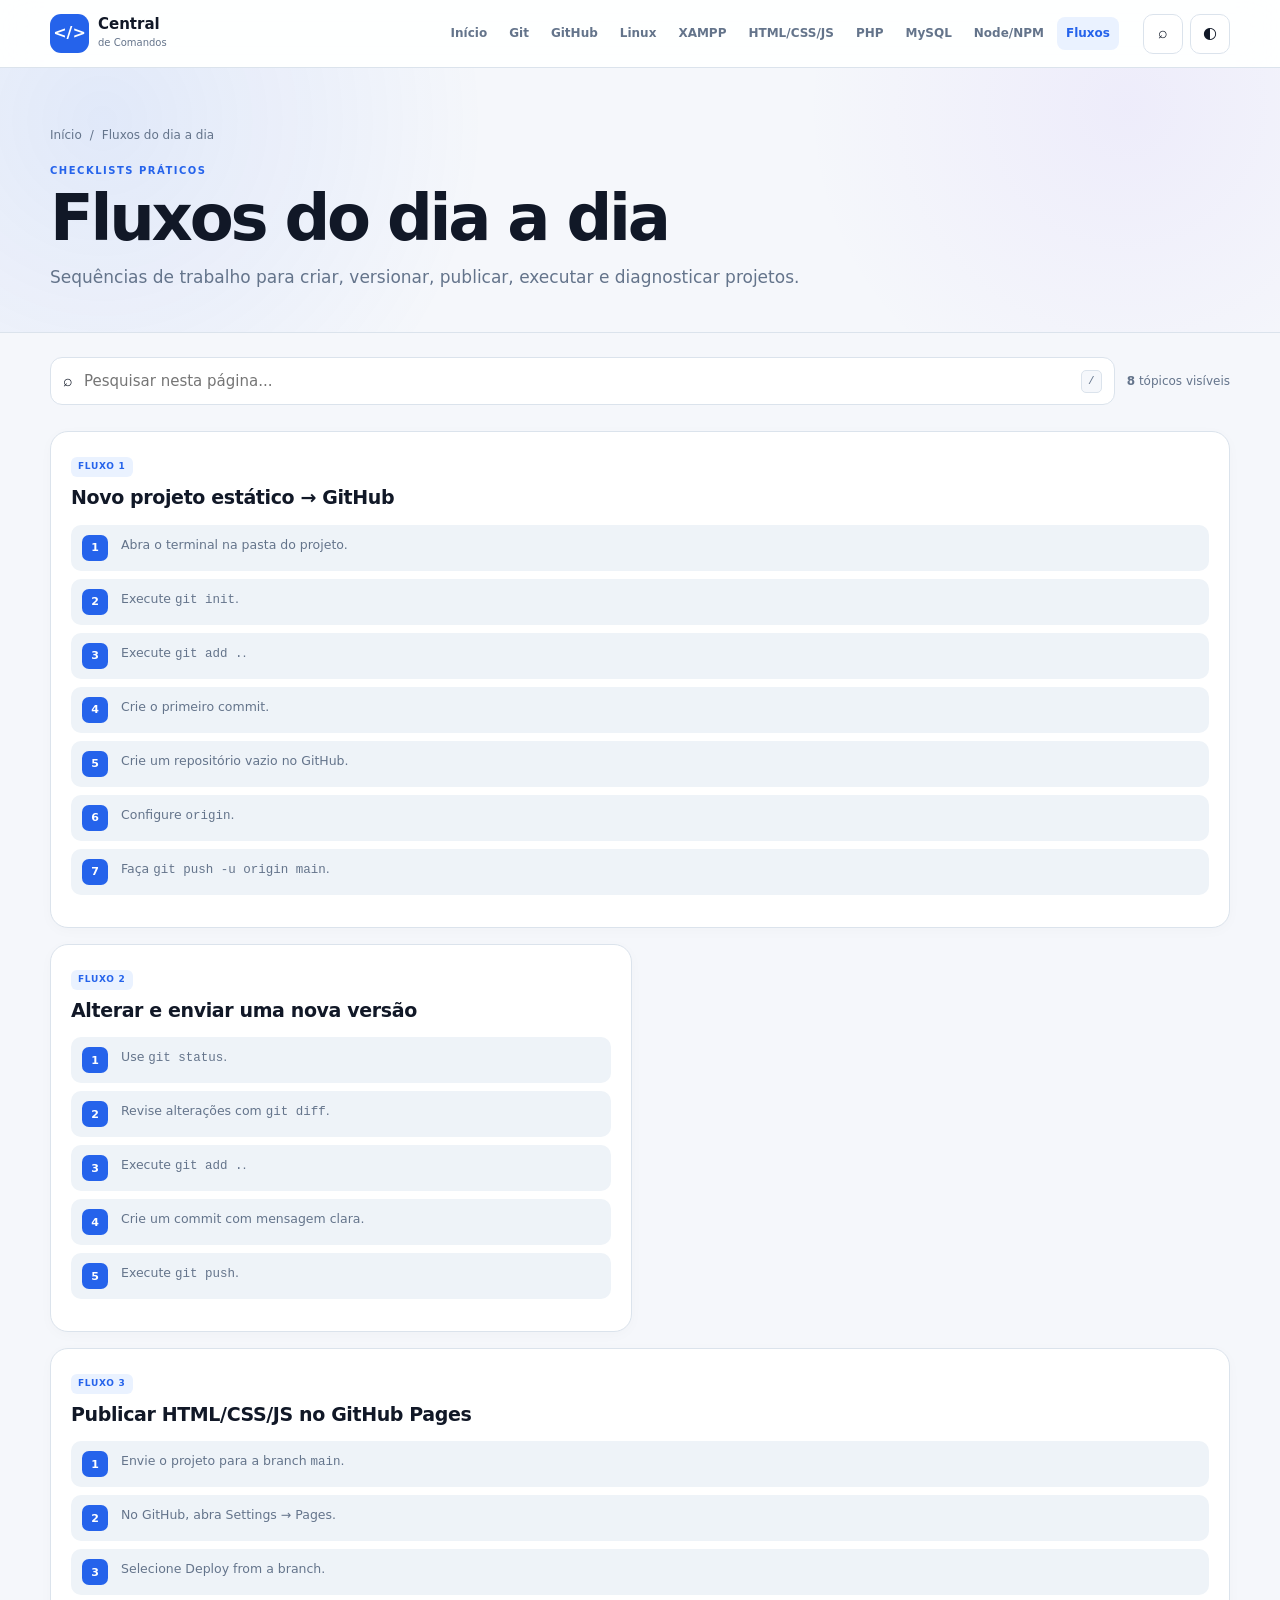
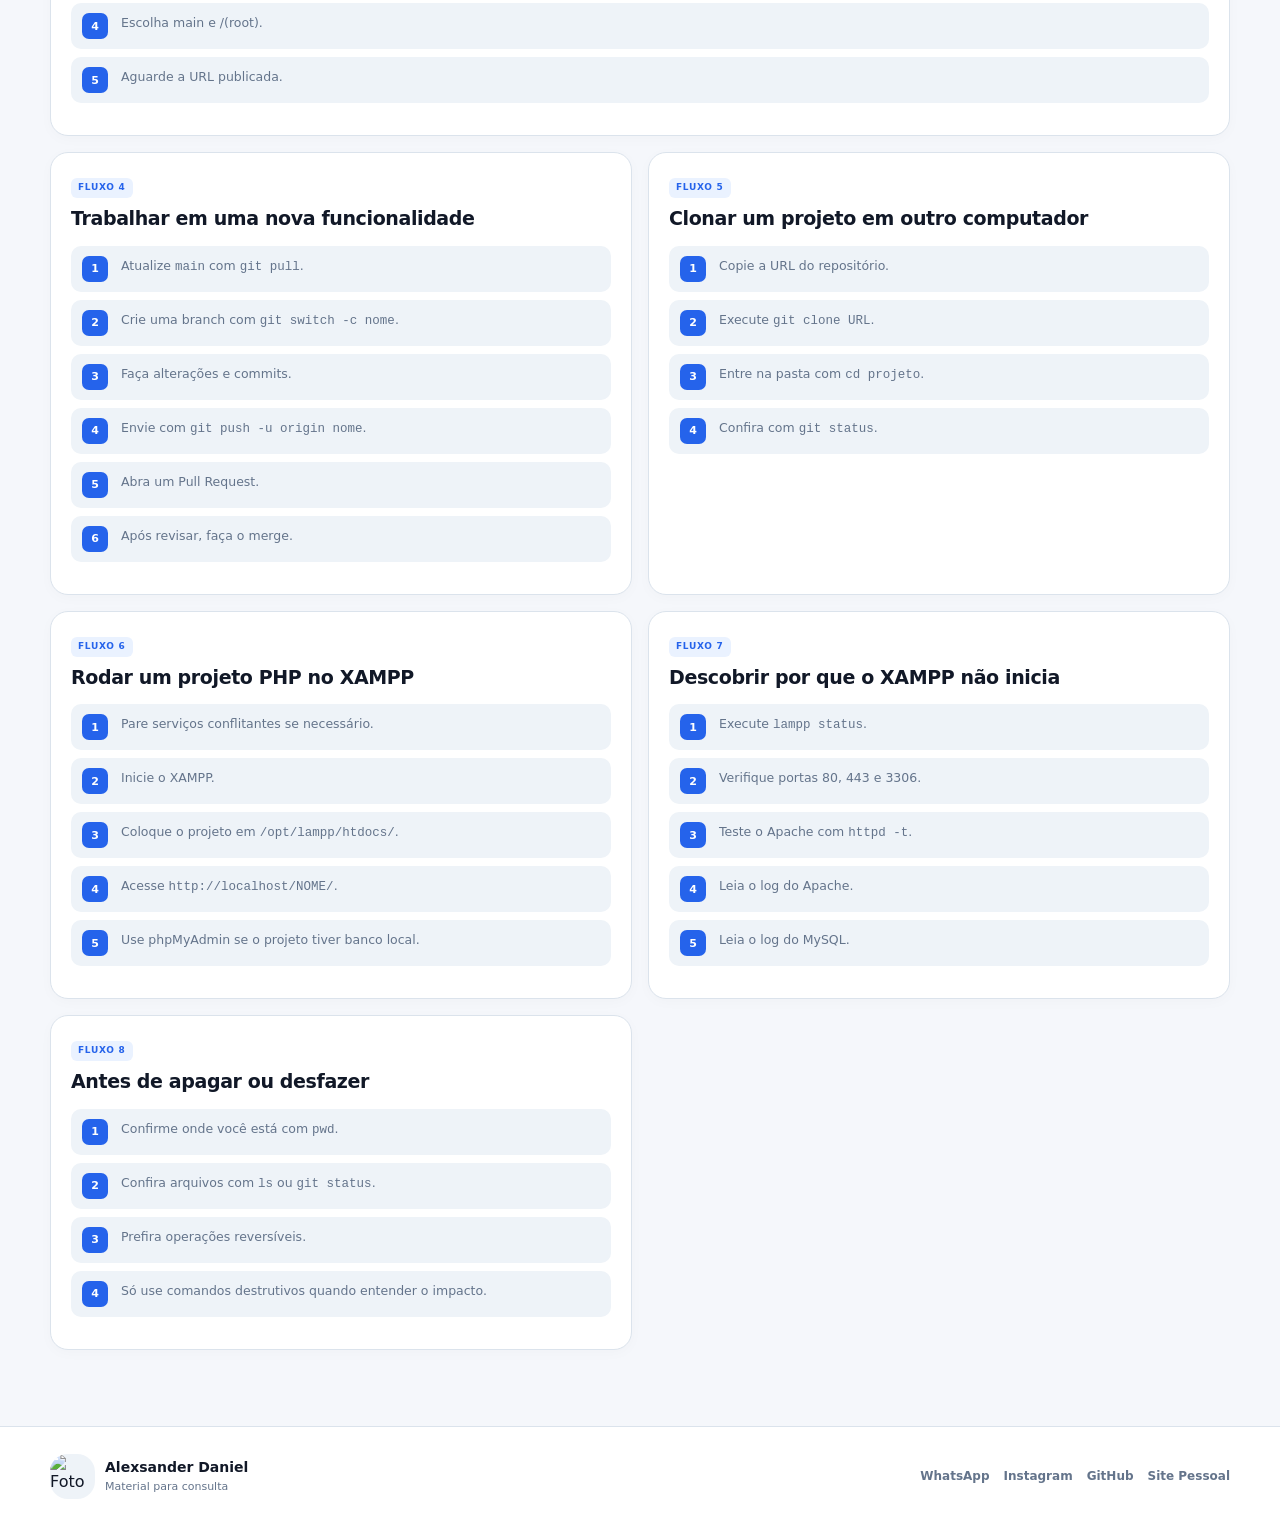
==== commit 2cb6a327: "Ajustes de links" ====
--- a/fluxos.html
+++ b/fluxos.html
@@ -361,18 +361,16 @@
     </main>
     <footer class="site-footer">
       <div class="shell footer-grid">
-        <a href="https://www.alexsander.dev.br" target="_blank"
-          ><div class="footer-profile">
-            <img
-              alt="Foto de Alexsander Daniel no GitHub"
-              src="https://avatars.githubusercontent.com/u/104946213?v=4"
-            />
-            <div>
-              <strong>Alexsander Daniel</strong
-              ><span>Material para consulta</span>
-            </div>
-          </div></a
-        >
+        <div class="footer-profile">
+          <img
+            alt="Foto de Alexsander Daniel no GitHub"
+            src="https://avatars.githubusercontent.com/u/104946213?v=4"
+          />
+          <div>
+            <strong>Alexsander Daniel</strong
+            ><span>Material para consulta</span>
+          </div>
+        </div>
         <div class="footer-social">
           <a href="https://wa.me/5538999306760" rel="noopener" target="_blank"
             >WhatsApp</a
@@ -386,6 +384,8 @@
             rel="noopener"
             target="_blank"
             >GitHub</a
+          ><a href="https://alexsander.dev.br" rel="noopener" target="_blank"
+            >Site Pessoal</a
           >
         </div>
       </div>
